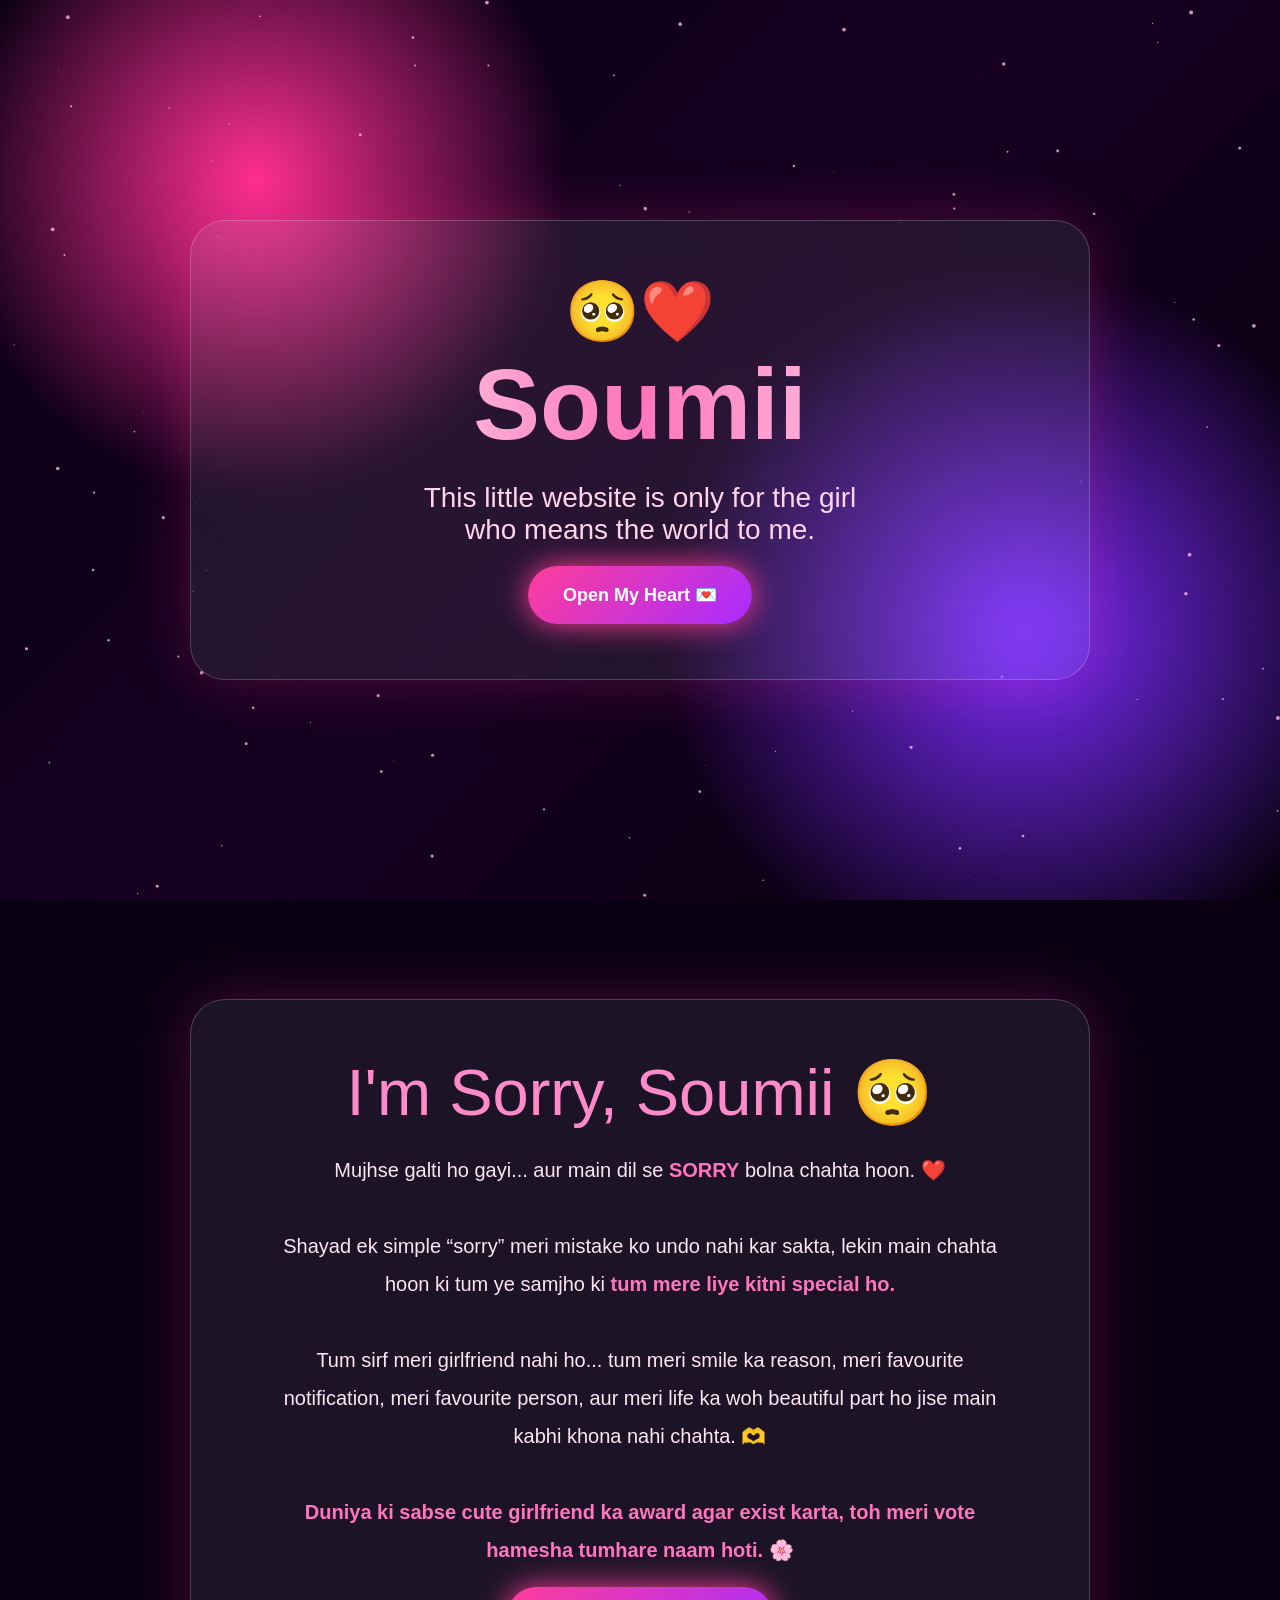
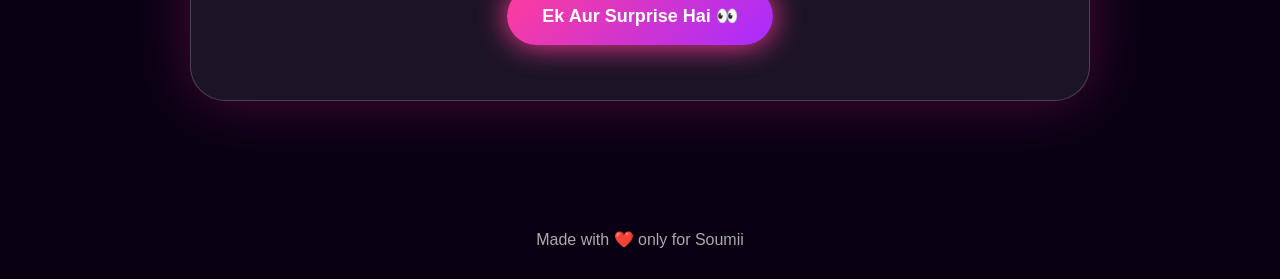
==== index.html @ bb4b6cf3 "Add initial HTML structure and styles for Soumii" ====
<!DOCTYPE html>
<html lang="en">
<head>
<meta charset="UTF-8">
<meta name="viewport" content="width=device-width, initial-scale=1.0">
<title>For Soumii ❤️</title>

<style>
*{
  margin:0;
  padding:0;
  box-sizing:border-box;
}

html{
  scroll-behavior:smooth;
}

body{
  font-family:Arial, sans-serif;
  background:#090014;
  color:white;
  overflow-x:hidden;
}

canvas{
  position:fixed;
  inset:0;
  z-index:-2;
}

.bg{
  position:fixed;
  inset:0;
  background:
    radial-gradient(circle at 20% 20%,#ff2f92 0,transparent 25%),
    radial-gradient(circle at 80% 70%,#7b2cff 0,transparent 30%),
    linear-gradient(135deg,#090014,#160021,#05000b);
  z-index:-3;
}

section{
  min-height:100vh;
  display:flex;
  justify-content:center;
  align-items:center;
  text-align:center;
  padding:40px 20px;
}

.card{
  width:min(900px,95%);
  padding:55px 30px;
  border-radius:35px;
  background:rgba(255,255,255,.08);
  border:1px solid rgba(255,255,255,.2);
  box-shadow:0 0 60px rgba(255,45,145,.25);
  backdrop-filter:blur(18px);
  animation:float 5s ease-in-out infinite;
}

@keyframes float{
  50%{transform:translateY(-12px)}
}

h1{
  font-size:clamp(45px,9vw,100px);
  background:linear-gradient(90deg,#fff,#ff75bb,#fff);
  -webkit-background-clip:text;
  color:transparent;
  animation:shine 3s linear infinite;
}

@keyframes shine{
  to{filter:hue-rotate(360deg)}
}

.subtitle{
  margin:20px auto;
  font-size:clamp(18px,3vw,28px);
  color:#ffd5ec;
}

button{
  border:0;
  padding:18px 35px;
  border-radius:50px;
  background:linear-gradient(135deg,#ff3d9a,#a82cff);
  color:white;
  font-size:18px;
  font-weight:bold;
  cursor:pointer;
  box-shadow:0 0 30px #ff3d9a;
  transition:.3s;
}

button:hover{
  transform:scale(1.12);
  box-shadow:0 0 60px #ff3d9a;
}

.photo{
  width:min(330px,85vw);
  height:430px;
  object-fit:cover;
  border-radius:30px;
  border:5px solid rgba(255,255,255,.5);
  box-shadow:
    0 0 25px #ff4da6,
    0 0 70px rgba(255,45,150,.4);
  margin:25px auto;
  display:block;
  animation:photoGlow 3s infinite alternate;
}

@keyframes photoGlow{
  from{transform:rotate(-2deg) scale(1)}
  to{transform:rotate(2deg) scale(1.03)}
}

.message{
  max-width:750px;
  margin:auto;
  font-size:20px;
  line-height:1.9;
  color:#ffe5f3;
}

.highlight{
  color:#ff76bd;
  font-weight:bold;
}

.heart{
  position:fixed;
  bottom:-30px;
  font-size:25px;
  animation:rise linear forwards;
  pointer-events:none;
  z-index:5;
}

@keyframes rise{
  to{
    transform:translateY(-110vh) rotate(360deg);
    opacity:0;
  }
}

.hidden{
  display:none;
}

#sorry{
  font-size:clamp(30px,6vw,65px);
  color:#ff8ac9;
  margin-bottom:20px;
}

footer{
  padding:30px;
  text-align:center;
  color:#aaa;
}
</style>
</head>

<body>

<div class="bg"></div>
<canvas id="stars"></canvas>

<section>
  <div class="card">
    <div style="font-size:60px">🥺❤️</div>

    <h1>Soumii</h1>

    <p class="subtitle">
      This little website is only for the girl<br>
      who means the world to me.
    </p>

    <button onclick="startLove()">
      Open My Heart 💌
    </button>
  </div>
</section>

<section id="story">
  <div class="card">

    <div id="sorry">I'm Sorry, Soumii 🥺</div>

    <p class="message">
      Mujhse galti ho gayi...
      aur main dil se <span class="highlight">SORRY</span> bolna chahta hoon. ❤️
      <br><br>

      Shayad ek simple “sorry” meri mistake ko undo nahi kar sakta,
      lekin main chahta hoon ki tum ye samjho ki
      <span class="highlight">tum mere liye kitni special ho.</span>
      <br><br>

      Tum sirf meri girlfriend nahi ho...
      tum meri smile ka reason,
      meri favourite notification,
      meri favourite person,
      aur meri life ka woh beautiful part ho
      jise main kabhi khona nahi chahta. 🫶
      <br><br>

      <span class="highlight">
      Duniya ki sabse cute girlfriend ka award agar exist karta,
      toh meri vote hamesha tumhare naam hoti. 🌸
      </span>
    </p>

    <br>

    <button onclick="showPhoto()">
      Ek Aur Surprise Hai 👀
    </button>

    <div id="photoBox" class="hidden">

      <img src="soumii.jpg" class="photo"
           alt="Soumii ❤️">

      <p class="message">
        Dekho... ye smile mujhe bahut pasand hai. 🥹❤️
        <br><br>
        Please zyada der tak gussa mat rehna.
        <br>
        <b>I really, really love you, Soumii. ❤️</b>
      </p>

      <br>

      <button onclick="forgive()">
        Forgive Me? 🥺❤️
      </button>

    </div>

    <div id="final" class="hidden">
      <br><br>
      <h2 style="font-size:45px;color:#ff8ac9">
        YAYYYYY! 🥹❤️
      </h2>
      <p class="message">
        Thank you, meri Soumii. 🌸
        <br><br>
        Ab ek promise...
        next time tumhe hurt karne se pehle
        main 100 baar sochunga. ❤️
      </p>
    </div>

  </div>
</section>

<footer>
  Made with ❤️ only for Soumii
</footer>

<script>
const canvas=document.getElementById("stars");
const ctx=canvas.getContext("2d");

function resize(){
  canvas.width=innerWidth;
  canvas.height=innerHeight;
}
resize();
addEventListener("resize",resize);

let stars=[];

for(let i=0;i<160;i++){
  stars.push({
    x:Math.random()*innerWidth,
    y:Math.random()*innerHeight,
    r:Math.random()*2,
    s:Math.random()*.6+.2
  });
}

function animateStars(){
  ctx.clearRect(0,0,canvas.width,canvas.height);

  stars.forEach(s=>{
    ctx.beginPath();
    ctx.arc(s.x,s.y,s.r,0,Math.PI*2);
    ctx.fillStyle="rgba(255,180,225,.8)";
    ctx.fill();

    s.y-=s.s;

    if(s.y<0){
      s.y=innerHeight;
      s.x=Math.random()*innerWidth;
    }
  });

  requestAnimationFrame(animateStars);
}

animateStars();

function heart(){
  const h=document.createElement("div");
  h.className="heart";
  h.innerHTML=["❤️","💗","💕","💖","💘","🌸"][Math.floor(Math.random()*6)];

  h.style.left=Math.random()*100+"vw";
  h.style.animationDuration=(3+Math.random()*4)+"s";

  document.body.appendChild(h);

  setTimeout(()=>h.remove(),7000);
}

setInterval(heart,250);

function startLove(){
  document.getElementById("story")
    .scrollIntoView({behavior:"smooth"});

  for(let i=0;i<25;i++){
    setTimeout(heart,i*80);
  }
}

function showPhoto(){
  document.getElementById("photoBox")
    .classList.remove("hidden");

  document.getElementById("photoBox")
    .scrollIntoView({behavior:"smooth"});

  for(let i=0;i<40;i++){
    setTimeout(heart,i*60);
  }
}

function forgive(){
  document.getElementById("final")
    .classList.remove("hidden");

  for(let i=0;i<100;i++){
    setTimeout(heart,i*30);
  }

  alert("Soumii ❤️ Thank you for forgiving me!");
}
</script>

</body>
</html>
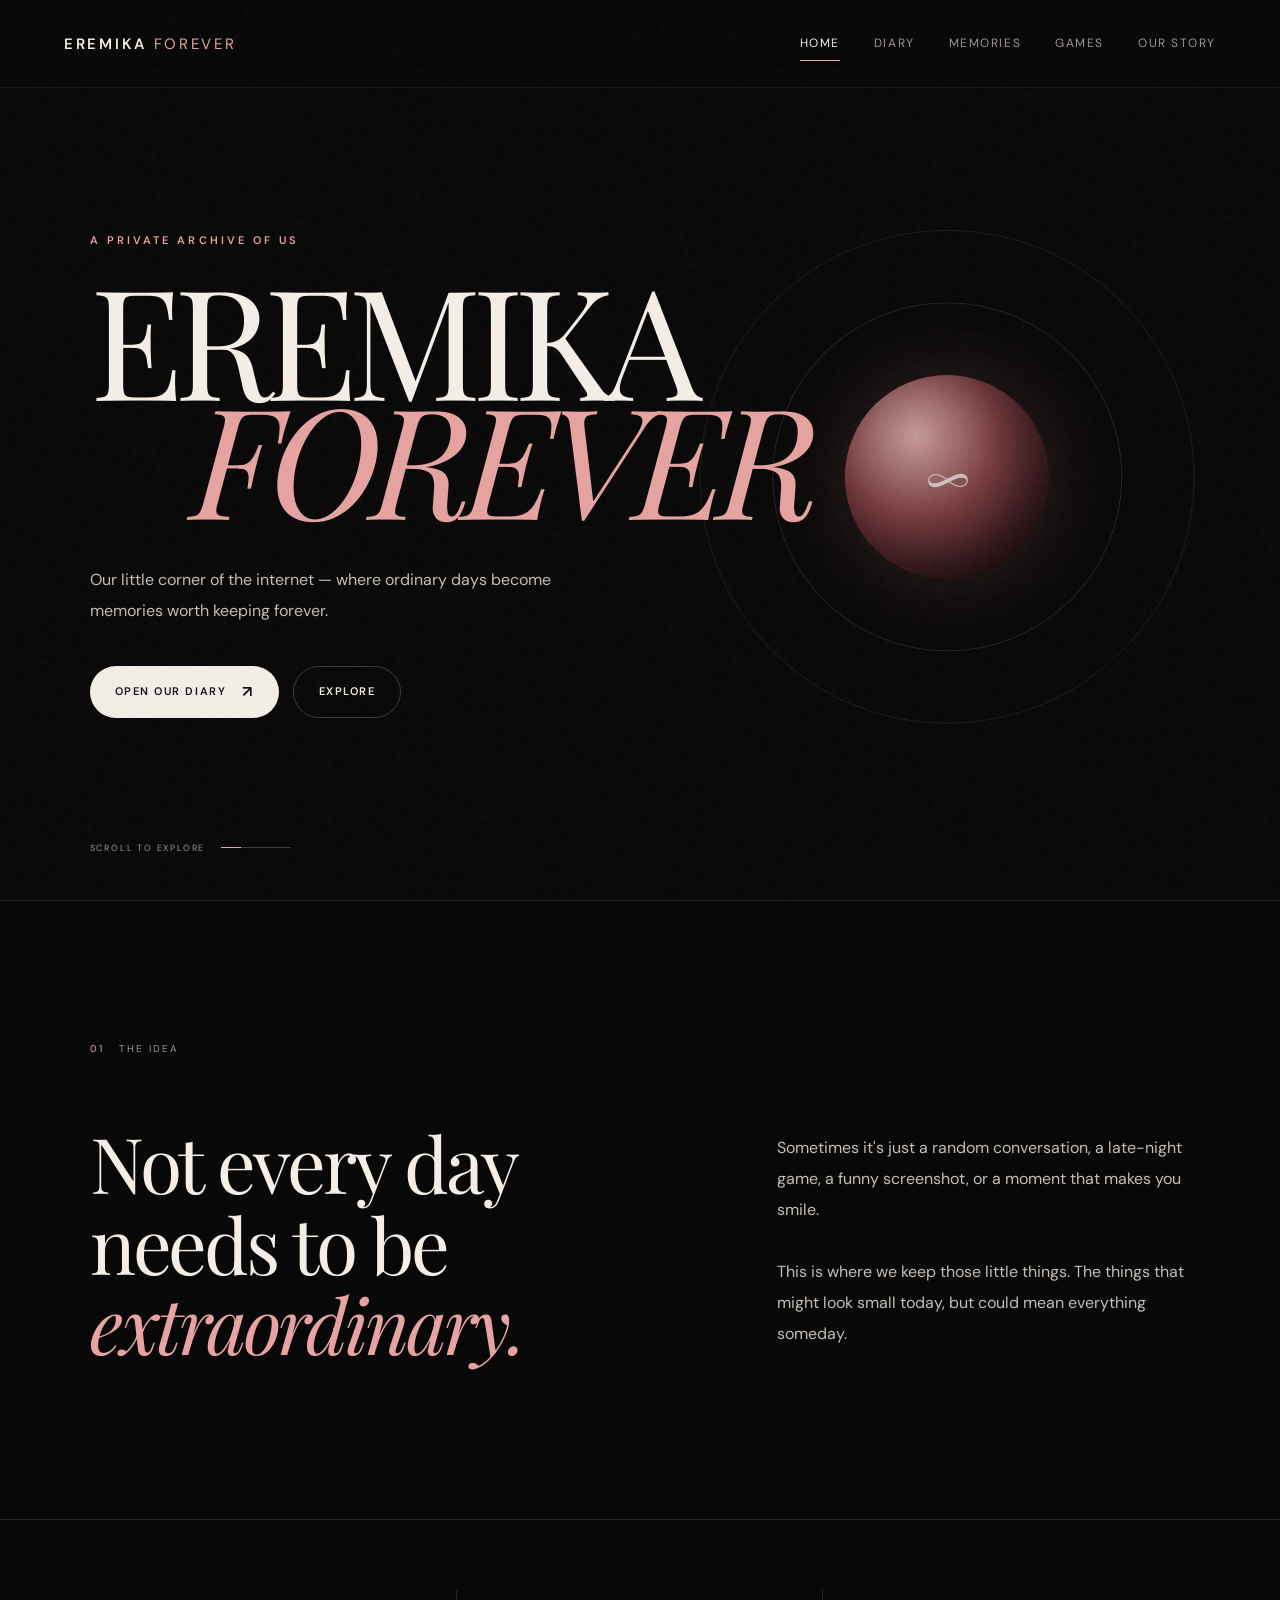
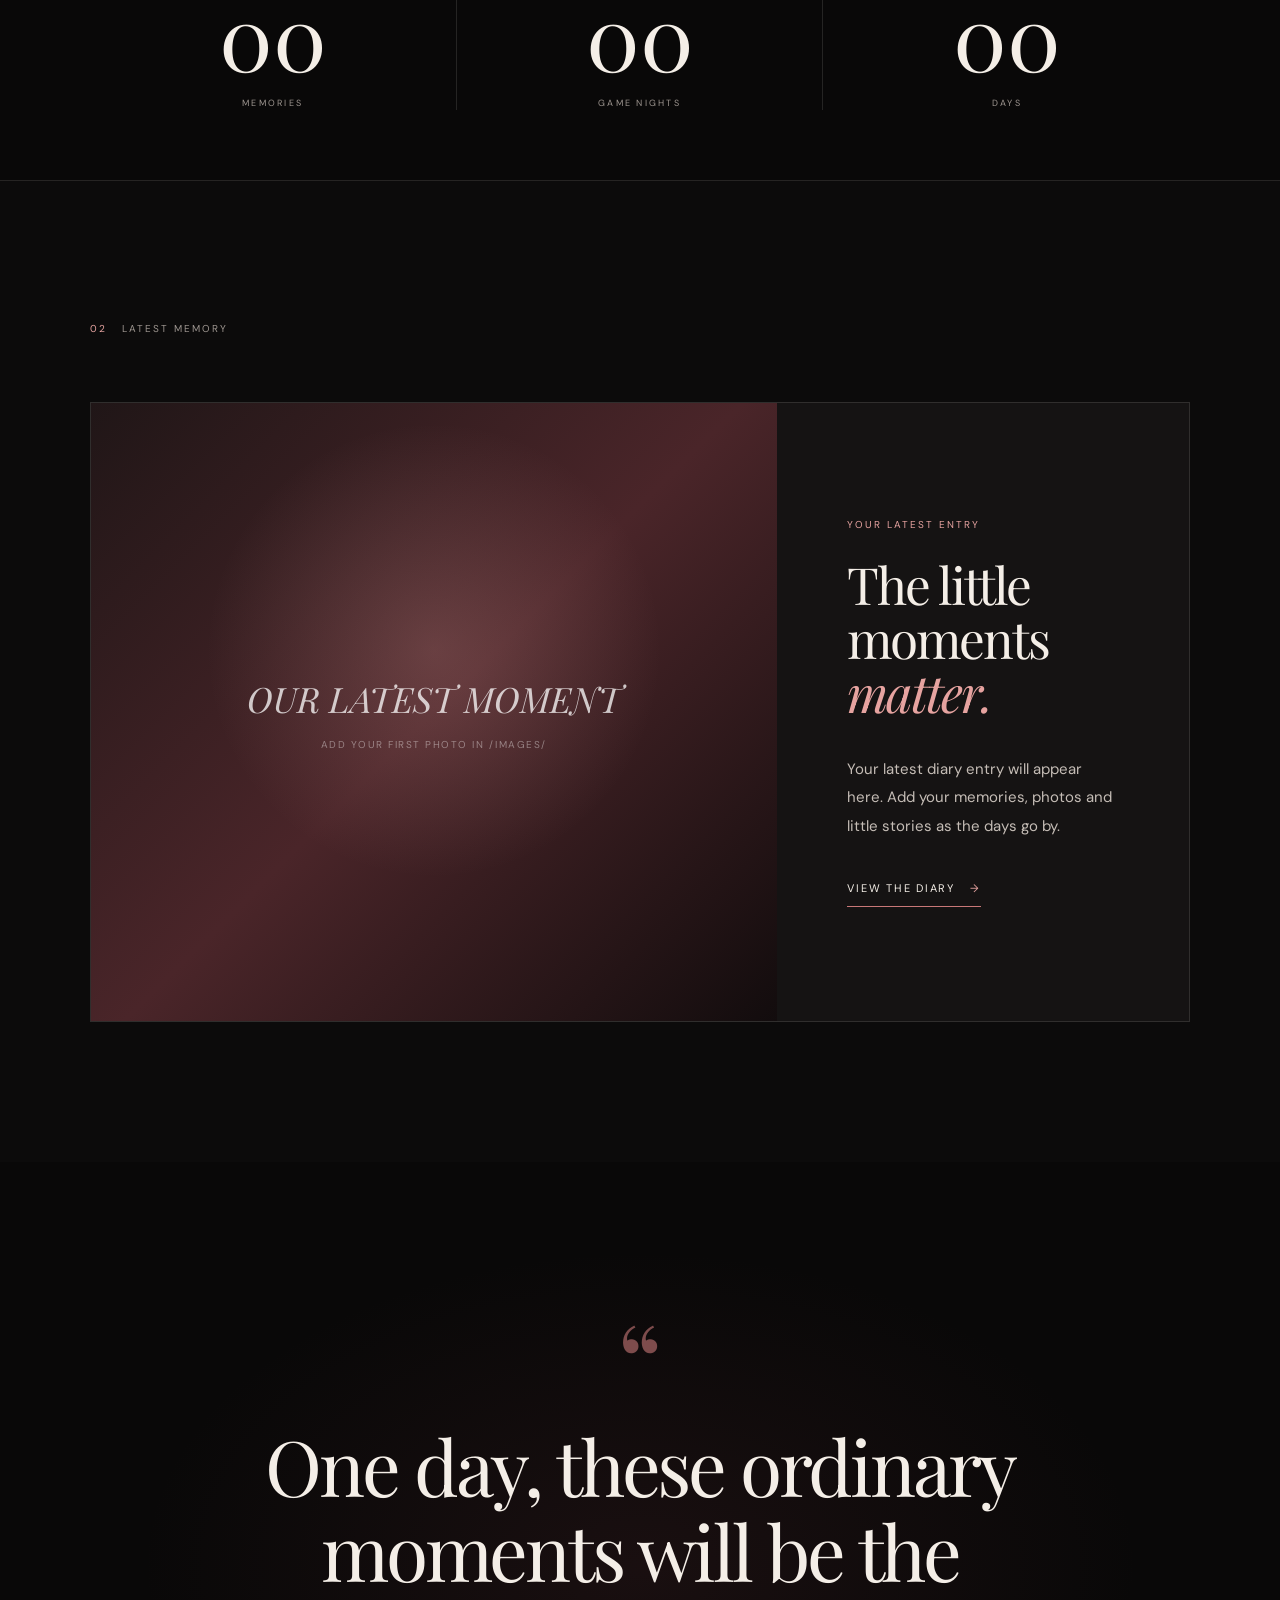
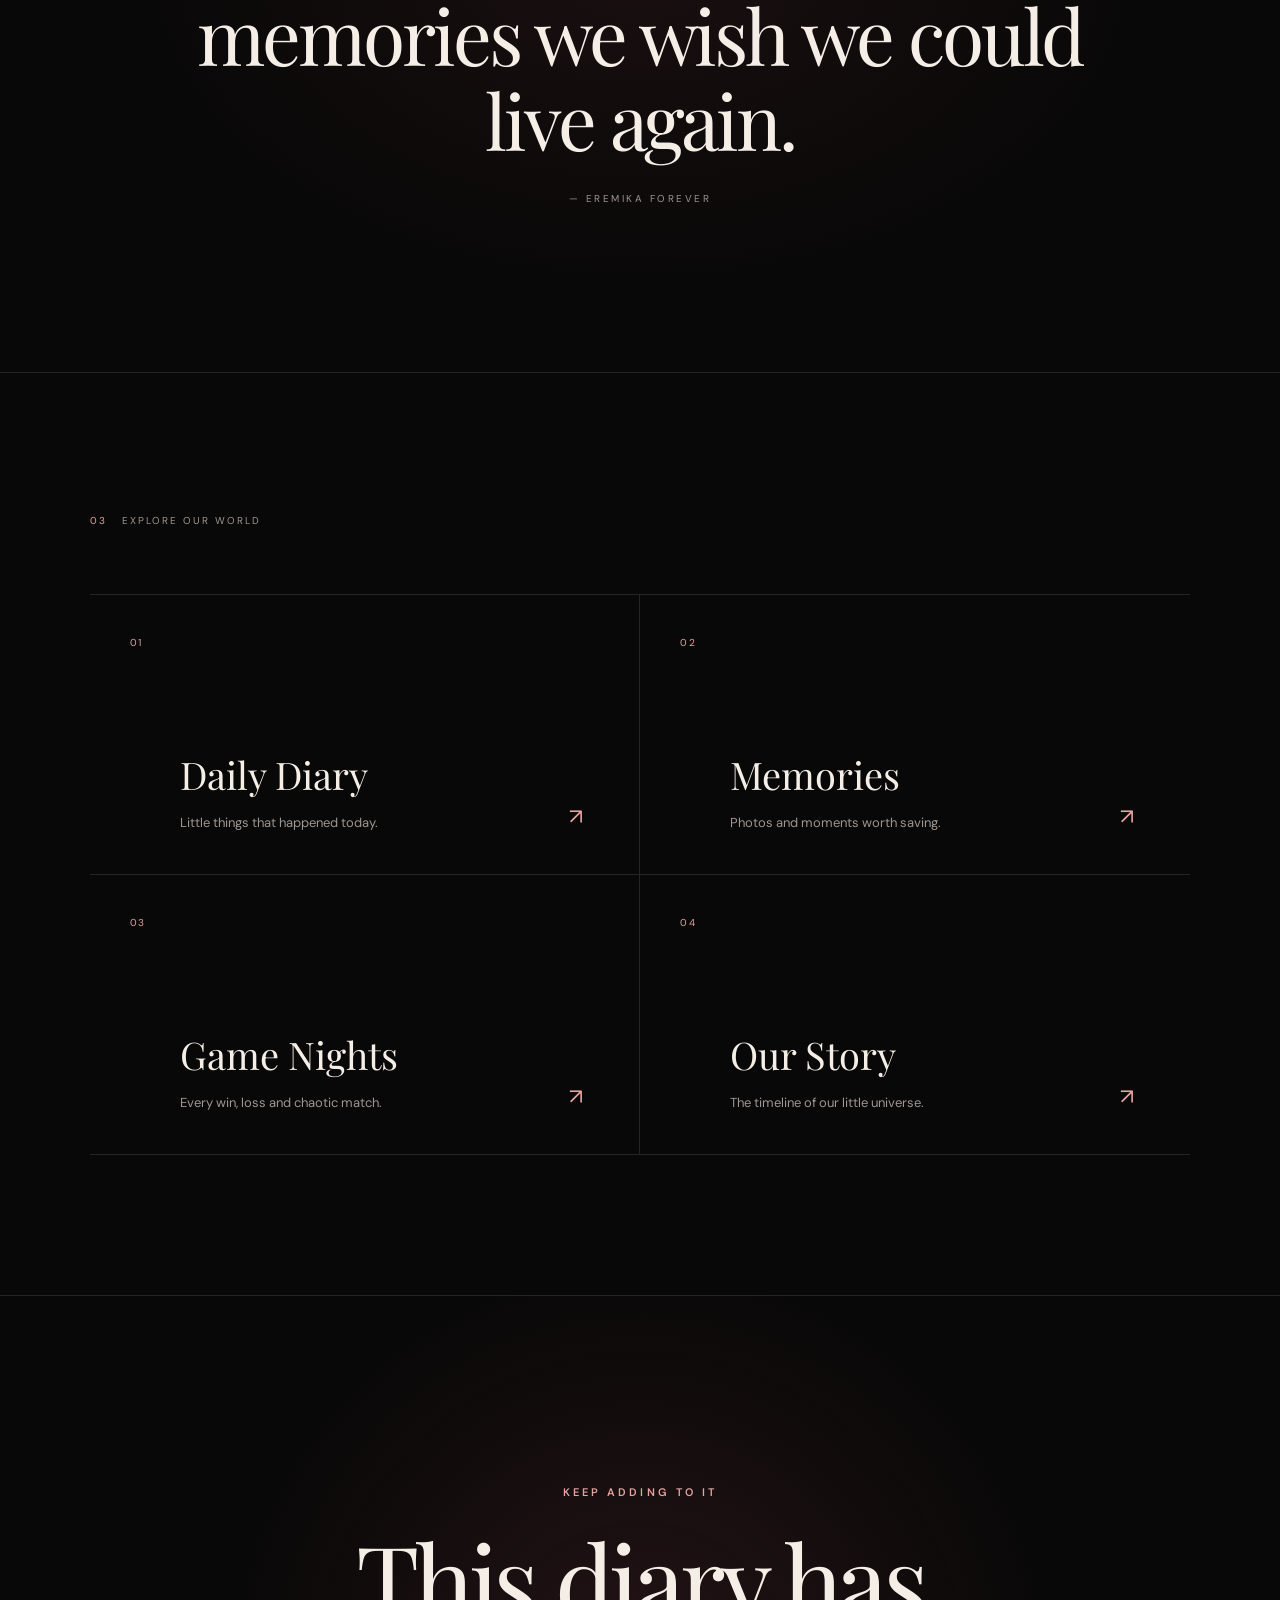
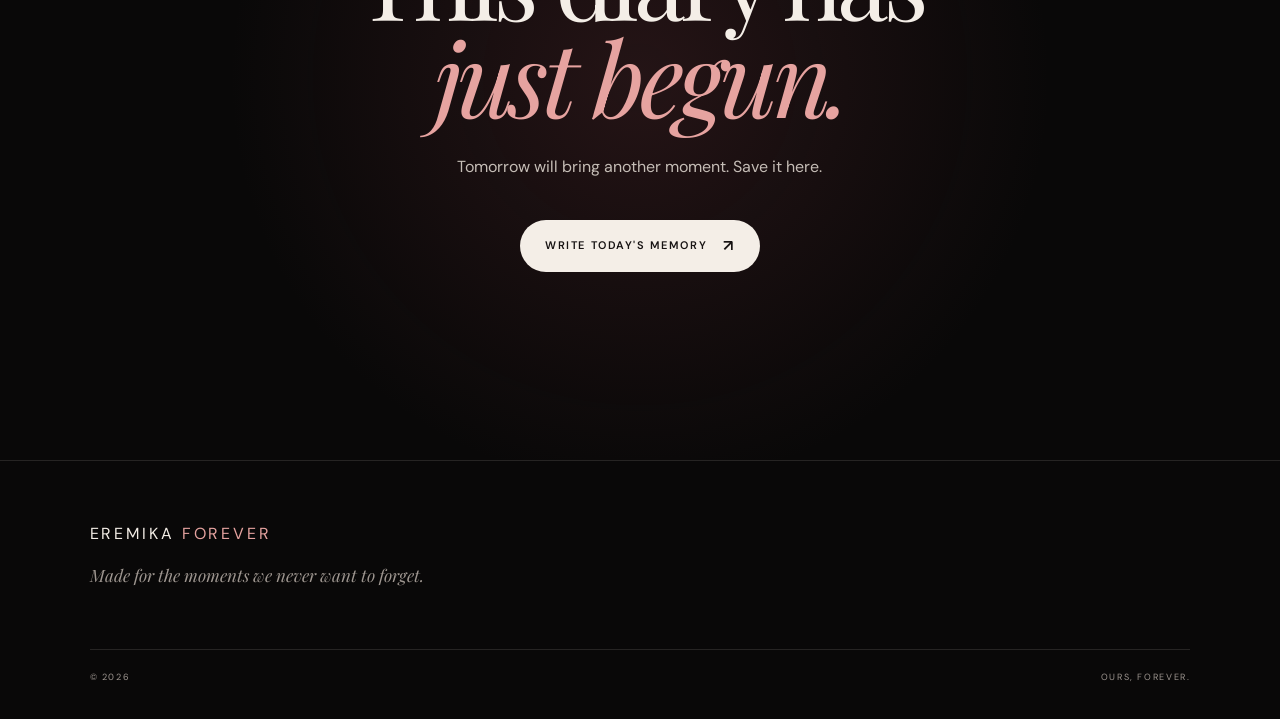
==== commit f8872810: "Update index.html" ====
--- a/index.html
+++ b/index.html
@@ -1,360 +1,351 @@
 <!DOCTYPE html>
 <html lang="en">
 <head>
-<meta charset="UTF-8">
-<meta name="viewport" content="width=device-width, initial-scale=1.0">
-<title>For Soumii ❤️</title>
-
-<style>
-*{
-  margin:0;
-  padding:0;
-  box-sizing:border-box;
-}
-
-html{
-  scroll-behavior:smooth;
-}
-
-body{
-  font-family:Arial, sans-serif;
-  background:#090014;
-  color:white;
-  overflow-x:hidden;
-}
-
-canvas{
-  position:fixed;
-  inset:0;
-  z-index:-2;
-}
-
-.bg{
-  position:fixed;
-  inset:0;
-  background:
-    radial-gradient(circle at 20% 20%,#ff2f92 0,transparent 25%),
-    radial-gradient(circle at 80% 70%,#7b2cff 0,transparent 30%),
-    linear-gradient(135deg,#090014,#160021,#05000b);
-  z-index:-3;
-}
-
-section{
-  min-height:100vh;
-  display:flex;
-  justify-content:center;
-  align-items:center;
-  text-align:center;
-  padding:40px 20px;
-}
-
-.card{
-  width:min(900px,95%);
-  padding:55px 30px;
-  border-radius:35px;
-  background:rgba(255,255,255,.08);
-  border:1px solid rgba(255,255,255,.2);
-  box-shadow:0 0 60px rgba(255,45,145,.25);
-  backdrop-filter:blur(18px);
-  animation:float 5s ease-in-out infinite;
-}
-
-@keyframes float{
-  50%{transform:translateY(-12px)}
-}
-
-h1{
-  font-size:clamp(45px,9vw,100px);
-  background:linear-gradient(90deg,#fff,#ff75bb,#fff);
-  -webkit-background-clip:text;
-  color:transparent;
-  animation:shine 3s linear infinite;
-}
-
-@keyframes shine{
-  to{filter:hue-rotate(360deg)}
-}
-
-.subtitle{
-  margin:20px auto;
-  font-size:clamp(18px,3vw,28px);
-  color:#ffd5ec;
-}
-
-button{
-  border:0;
-  padding:18px 35px;
-  border-radius:50px;
-  background:linear-gradient(135deg,#ff3d9a,#a82cff);
-  color:white;
-  font-size:18px;
-  font-weight:bold;
-  cursor:pointer;
-  box-shadow:0 0 30px #ff3d9a;
-  transition:.3s;
-}
-
-button:hover{
-  transform:scale(1.12);
-  box-shadow:0 0 60px #ff3d9a;
-}
-
-.photo{
-  width:min(330px,85vw);
-  height:430px;
-  object-fit:cover;
-  border-radius:30px;
-  border:5px solid rgba(255,255,255,.5);
-  box-shadow:
-    0 0 25px #ff4da6,
-    0 0 70px rgba(255,45,150,.4);
-  margin:25px auto;
-  display:block;
-  animation:photoGlow 3s infinite alternate;
-}
-
-@keyframes photoGlow{
-  from{transform:rotate(-2deg) scale(1)}
-  to{transform:rotate(2deg) scale(1.03)}
-}
-
-.message{
-  max-width:750px;
-  margin:auto;
-  font-size:20px;
-  line-height:1.9;
-  color:#ffe5f3;
-}
-
-.highlight{
-  color:#ff76bd;
-  font-weight:bold;
-}
-
-.heart{
-  position:fixed;
-  bottom:-30px;
-  font-size:25px;
-  animation:rise linear forwards;
-  pointer-events:none;
-  z-index:5;
-}
-
-@keyframes rise{
-  to{
-    transform:translateY(-110vh) rotate(360deg);
-    opacity:0;
-  }
-}
-
-.hidden{
-  display:none;
-}
-
-#sorry{
-  font-size:clamp(30px,6vw,65px);
-  color:#ff8ac9;
-  margin-bottom:20px;
-}
-
-footer{
-  padding:30px;
-  text-align:center;
-  color:#aaa;
-}
-</style>
+  <meta charset="UTF-8">
+  <meta name="viewport" content="width=device-width, initial-scale=1.0">
+
+  <title>EREMIKA FOREVER</title>
+
+  <meta
+    name="description"
+    content="A private little diary of our everyday moments, memories and stories."
+  >
+
+  <link rel="preconnect" href="https://fonts.googleapis.com">
+  <link rel="preconnect" href="https://fonts.gstatic.com" crossorigin>
+
+  <link
+    href="https://fonts.googleapis.com/css2?family=DM+Sans:wght@400;500;600&family=Playfair+Display:ital,wght@0,400;0,500;0,600;1,400;1,500&display=swap"
+    rel="stylesheet"
+  >
+
+  <link rel="stylesheet" href="style.css">
 </head>
 
 <body>
 
-<div class="bg"></div>
-<canvas id="stars"></canvas>
-
-<section>
-  <div class="card">
-    <div style="font-size:60px">🥺❤️</div>
-
-    <h1>Soumii</h1>
-
-    <p class="subtitle">
-      This little website is only for the girl<br>
-      who means the world to me.
+  <!-- Background -->
+  <div class="noise"></div>
+  <div class="ambient ambient-one"></div>
+  <div class="ambient ambient-two"></div>
+
+  <!-- Navigation -->
+  <header class="navbar">
+
+    <a href="index.html" class="logo">
+      EREMIKA <span>FOREVER</span>
+    </a>
+
+    <button class="menu-toggle" id="menuToggle" aria-label="Open menu">
+      <span></span>
+      <span></span>
+    </button>
+
+    <nav class="nav-links" id="navLinks">
+      <a href="index.html" class="active">Home</a>
+      <a href="diary.html">Diary</a>
+      <a href="memories.html">Memories</a>
+      <a href="games.html">Games</a>
+      <a href="story.html">Our Story</a>
+    </nav>
+
+  </header>
+
+
+  <!-- HERO -->
+  <main>
+
+    <section class="hero">
+
+      <div class="hero-content">
+
+        <p class="eyebrow reveal">
+          A PRIVATE ARCHIVE OF US
+        </p>
+
+        <h1 class="hero-title reveal">
+          EREMIKA
+          <em>FOREVER</em>
+        </h1>
+
+        <p class="hero-description reveal">
+          Our little corner of the internet —
+          where ordinary days become memories
+          worth keeping forever.
+        </p>
+
+        <div class="hero-actions reveal">
+
+          <a href="diary.html" class="btn btn-primary">
+            Open Our Diary
+            <span>↗</span>
+          </a>
+
+          <a href="#latest" class="btn btn-ghost">
+            Explore
+          </a>
+
+        </div>
+
+      </div>
+
+
+      <!-- Decorative Orb -->
+      <div class="hero-orb">
+        <div class="orb-ring ring-one"></div>
+        <div class="orb-ring ring-two"></div>
+        <div class="orb-core">
+          <span>∞</span>
+        </div>
+      </div>
+
+
+      <div class="scroll-indicator">
+        <span>SCROLL TO EXPLORE</span>
+        <div class="scroll-line"></div>
+      </div>
+
+    </section>
+
+
+    <!-- INTRO -->
+    <section class="intro section">
+
+      <div class="section-label">
+        <span>01</span>
+        <span>THE IDEA</span>
+      </div>
+
+      <div class="intro-grid">
+
+        <h2>
+          Not every day
+          needs to be
+          <em>extraordinary.</em>
+        </h2>
+
+        <div class="intro-text">
+
+          <p>
+            Sometimes it's just a random conversation,
+            a late-night game, a funny screenshot,
+            or a moment that makes you smile.
+          </p>
+
+          <p>
+            This is where we keep those little things.
+            The things that might look small today,
+            but could mean everything someday.
+          </p>
+
+        </div>
+
+      </div>
+
+    </section>
+
+
+    <!-- STATS -->
+    <section class="stats section">
+
+      <div class="stat">
+        <strong id="memoryCount">00</strong>
+        <span>MEMORIES</span>
+      </div>
+
+      <div class="stat">
+        <strong id="gameCount">00</strong>
+        <span>GAME NIGHTS</span>
+      </div>
+
+      <div class="stat">
+        <strong id="dayCount">00</strong>
+        <span>DAYS</span>
+      </div>
+
+    </section>
+
+
+    <!-- LATEST MEMORY -->
+    <section class="latest section" id="latest">
+
+      <div class="section-label">
+        <span>02</span>
+        <span>LATEST MEMORY</span>
+      </div>
+
+      <div class="latest-card">
+
+        <div class="latest-image">
+
+          <div class="image-placeholder">
+            <span>OUR LATEST MOMENT</span>
+            <small>Add your first photo in /images/</small>
+          </div>
+
+        </div>
+
+        <div class="latest-info">
+
+          <p class="date">
+            YOUR LATEST ENTRY
+          </p>
+
+          <h2>
+            The little moments
+            <em>matter.</em>
+          </h2>
+
+          <p>
+            Your latest diary entry will appear here.
+            Add your memories, photos and little stories
+            as the days go by.
+          </p>
+
+          <a href="diary.html" class="text-link">
+            View the diary
+            <span>→</span>
+          </a>
+
+        </div>
+
+      </div>
+
+    </section>
+
+
+    <!-- MEMORY PHILOSOPHY -->
+    <section class="quote-section section">
+
+      <div class="quote-mark">“</div>
+
+      <blockquote>
+        One day, these ordinary moments
+        will be the memories
+        we wish we could live again.
+      </blockquote>
+
+      <p>
+        — EREMIKA FOREVER
+      </p>
+
+    </section>
+
+
+    <!-- NAVIGATION CARDS -->
+    <section class="explore section">
+
+      <div class="section-label">
+        <span>03</span>
+        <span>EXPLORE OUR WORLD</span>
+      </div>
+
+      <div class="explore-grid">
+
+        <a href="diary.html" class="explore-card">
+          <span class="card-number">01</span>
+          <div>
+            <h3>Daily Diary</h3>
+            <p>
+              Little things that happened today.
+            </p>
+          </div>
+          <span class="arrow">↗</span>
+        </a>
+
+
+        <a href="memories.html" class="explore-card">
+          <span class="card-number">02</span>
+          <div>
+            <h3>Memories</h3>
+            <p>
+              Photos and moments worth saving.
+            </p>
+          </div>
+          <span class="arrow">↗</span>
+        </a>
+
+
+        <a href="games.html" class="explore-card">
+          <span class="card-number">03</span>
+          <div>
+            <h3>Game Nights</h3>
+            <p>
+              Every win, loss and chaotic match.
+            </p>
+          </div>
+          <span class="arrow">↗</span>
+        </a>
+
+
+        <a href="story.html" class="explore-card">
+          <span class="card-number">04</span>
+          <div>
+            <h3>Our Story</h3>
+            <p>
+              The timeline of our little universe.
+            </p>
+          </div>
+          <span class="arrow">↗</span>
+        </a>
+
+      </div>
+
+    </section>
+
+
+    <!-- FINAL -->
+    <section class="final-section section">
+
+      <div class="final-content">
+
+        <p class="eyebrow">
+          KEEP ADDING TO IT
+        </p>
+
+        <h2>
+          This diary has
+          <em>just begun.</em>
+        </h2>
+
+        <p>
+          Tomorrow will bring another moment.
+          Save it here.
+        </p>
+
+        <a href="diary.html" class="btn btn-primary">
+          Write Today's Memory
+          <span>↗</span>
+        </a>
+
+      </div>
+
+    </section>
+
+  </main>
+
+
+  <!-- FOOTER -->
+  <footer>
+
+    <div class="footer-logo">
+      EREMIKA <span>FOREVER</span>
+    </div>
+
+    <p>
+      Made for the moments we never want to forget.
     </p>
 
-    <button onclick="startLove()">
-      Open My Heart 💌
-    </button>
-  </div>
-</section>
-
-<section id="story">
-  <div class="card">
-
-    <div id="sorry">I'm Sorry, Soumii 🥺</div>
-
-    <p class="message">
-      Mujhse galti ho gayi...
-      aur main dil se <span class="highlight">SORRY</span> bolna chahta hoon. ❤️
-      <br><br>
-
-      Shayad ek simple “sorry” meri mistake ko undo nahi kar sakta,
-      lekin main chahta hoon ki tum ye samjho ki
-      <span class="highlight">tum mere liye kitni special ho.</span>
-      <br><br>
-
-      Tum sirf meri girlfriend nahi ho...
-      tum meri smile ka reason,
-      meri favourite notification,
-      meri favourite person,
-      aur meri life ka woh beautiful part ho
-      jise main kabhi khona nahi chahta. 🫶
-      <br><br>
-
-      <span class="highlight">
-      Duniya ki sabse cute girlfriend ka award agar exist karta,
-      toh meri vote hamesha tumhare naam hoti. 🌸
-      </span>
-    </p>
-
-    <br>
-
-    <button onclick="showPhoto()">
-      Ek Aur Surprise Hai 👀
-    </button>
-
-    <div id="photoBox" class="hidden">
-
-      <img src="soumii.jpg" class="photo"
-           alt="Soumii ❤️">
-
-      <p class="message">
-        Dekho... ye smile mujhe bahut pasand hai. 🥹❤️
-        <br><br>
-        Please zyada der tak gussa mat rehna.
-        <br>
-        <b>I really, really love you, Soumii. ❤️</b>
-      </p>
-
-      <br>
-
-      <button onclick="forgive()">
-        Forgive Me? 🥺❤️
-      </button>
-
+    <div class="footer-bottom">
+      <span>© 2026</span>
+      <span>OURS, FOREVER.</span>
     </div>
 
-    <div id="final" class="hidden">
-      <br><br>
-      <h2 style="font-size:45px;color:#ff8ac9">
-        YAYYYYY! 🥹❤️
-      </h2>
-      <p class="message">
-        Thank you, meri Soumii. 🌸
-        <br><br>
-        Ab ek promise...
-        next time tumhe hurt karne se pehle
-        main 100 baar sochunga. ❤️
-      </p>
-    </div>
-
-  </div>
-</section>
-
-<footer>
-  Made with ❤️ only for Soumii
-</footer>
-
-<script>
-const canvas=document.getElementById("stars");
-const ctx=canvas.getContext("2d");
-
-function resize(){
-  canvas.width=innerWidth;
-  canvas.height=innerHeight;
-}
-resize();
-addEventListener("resize",resize);
-
-let stars=[];
-
-for(let i=0;i<160;i++){
-  stars.push({
-    x:Math.random()*innerWidth,
-    y:Math.random()*innerHeight,
-    r:Math.random()*2,
-    s:Math.random()*.6+.2
-  });
-}
-
-function animateStars(){
-  ctx.clearRect(0,0,canvas.width,canvas.height);
-
-  stars.forEach(s=>{
-    ctx.beginPath();
-    ctx.arc(s.x,s.y,s.r,0,Math.PI*2);
-    ctx.fillStyle="rgba(255,180,225,.8)";
-    ctx.fill();
-
-    s.y-=s.s;
-
-    if(s.y<0){
-      s.y=innerHeight;
-      s.x=Math.random()*innerWidth;
-    }
-  });
-
-  requestAnimationFrame(animateStars);
-}
-
-animateStars();
-
-function heart(){
-  const h=document.createElement("div");
-  h.className="heart";
-  h.innerHTML=["❤️","💗","💕","💖","💘","🌸"][Math.floor(Math.random()*6)];
-
-  h.style.left=Math.random()*100+"vw";
-  h.style.animationDuration=(3+Math.random()*4)+"s";
-
-  document.body.appendChild(h);
-
-  setTimeout(()=>h.remove(),7000);
-}
-
-setInterval(heart,250);
-
-function startLove(){
-  document.getElementById("story")
-    .scrollIntoView({behavior:"smooth"});
-
-  for(let i=0;i<25;i++){
-    setTimeout(heart,i*80);
-  }
-}
-
-function showPhoto(){
-  document.getElementById("photoBox")
-    .classList.remove("hidden");
-
-  document.getElementById("photoBox")
-    .scrollIntoView({behavior:"smooth"});
-
-  for(let i=0;i<40;i++){
-    setTimeout(heart,i*60);
-  }
-}
-
-function forgive(){
-  document.getElementById("final")
-    .classList.remove("hidden");
-
-  for(let i=0;i<100;i++){
-    setTimeout(heart,i*30);
-  }
-
-  alert("Soumii ❤️ Thank you for forgiving me!");
-}
-</script>
+  </footer>
+
+
+  <!-- Scripts -->
+  <script src="script.js"></script>
 
 </body>
 </html>
--- a/style.css
+++ b/style.css
@@ -0,0 +1,1429 @@
+/* =========================================================
+   EREMIKA FOREVER
+   Premium Digital Diary
+   ========================================================= */
+
+:root {
+  --bg: #090808;
+  --bg-soft: #111010;
+  --card: #151313;
+  --card-hover: #1b1818;
+
+  --cream: #f4eee7;
+  --muted: #9e9690;
+  --muted-light: #c5bdb6;
+
+  --rose: #c97878;
+  --rose-light: #e6a3a0;
+  --wine: #642f35;
+  --gold: #c8a878;
+
+  --border: rgba(244, 238, 231, 0.12);
+  --border-light: rgba(244, 238, 231, 0.22);
+
+  --serif: "Playfair Display", Georgia, serif;
+  --sans: "DM Sans", Arial, sans-serif;
+
+  --ease: cubic-bezier(0.22, 1, 0.36, 1);
+}
+
+
+/* =========================================================
+   RESET
+   ========================================================= */
+
+* {
+  margin: 0;
+  padding: 0;
+  box-sizing: border-box;
+}
+
+html {
+  scroll-behavior: smooth;
+  background: var(--bg);
+}
+
+body {
+  background: var(--bg);
+  color: var(--cream);
+  font-family: var(--sans);
+  overflow-x: hidden;
+  line-height: 1.6;
+}
+
+a {
+  color: inherit;
+  text-decoration: none;
+}
+
+button {
+  font-family: inherit;
+}
+
+img {
+  max-width: 100%;
+  display: block;
+}
+
+
+/* =========================================================
+   CUSTOM SELECTION
+   ========================================================= */
+
+::selection {
+  background: var(--rose);
+  color: white;
+}
+
+
+/* =========================================================
+   NOISE TEXTURE
+   ========================================================= */
+
+.noise {
+  position: fixed;
+  inset: 0;
+  z-index: 9999;
+  pointer-events: none;
+  opacity: 0.035;
+
+  background-image:
+    url("data:image/svg+xml,%3Csvg viewBox='0 0 180 180' xmlns='http://www.w3.org/2000/svg'%3E%3Cfilter id='n'%3E%3CfeTurbulence type='fractalNoise' baseFrequency='.85' numOctaves='4' stitchTiles='stitch'/%3E%3C/filter%3E%3Crect width='100%25' height='100%25' filter='url(%23n)' opacity='.8'/%3E%3C/svg%3E");
+}
+
+
+/* =========================================================
+   AMBIENT LIGHT
+   ========================================================= */
+
+.ambient {
+  position: fixed;
+  width: 45vw;
+  height: 45vw;
+  border-radius: 50%;
+  pointer-events: none;
+  filter: blur(120px);
+  opacity: 0.09;
+  z-index: -1;
+}
+
+.ambient-one {
+  top: -20vw;
+  left: -15vw;
+  background: var(--rose);
+}
+
+.ambient-two {
+  right: -20vw;
+  bottom: -15vw;
+  background: #51232b;
+}
+
+
+/* =========================================================
+   NAVIGATION
+   ========================================================= */
+
+.navbar {
+  position: fixed;
+  top: 0;
+  left: 0;
+  width: 100%;
+
+  height: 88px;
+
+  display: flex;
+  align-items: center;
+  justify-content: space-between;
+
+  padding: 0 5vw;
+
+  z-index: 1000;
+
+  background: rgba(9, 8, 8, 0.72);
+  backdrop-filter: blur(18px);
+  -webkit-backdrop-filter: blur(18px);
+
+  border-bottom: 1px solid rgba(255,255,255,0.06);
+}
+
+
+/* LOGO */
+
+.logo {
+  font-size: 15px;
+  font-weight: 600;
+  letter-spacing: 0.18em;
+
+  transition: opacity 0.3s ease;
+}
+
+.logo:hover {
+  opacity: 0.65;
+}
+
+.logo span {
+  color: var(--rose-light);
+  font-weight: 400;
+}
+
+
+/* NAV LINKS */
+
+.nav-links {
+  display: flex;
+  align-items: center;
+  gap: 34px;
+}
+
+.nav-links a {
+  position: relative;
+
+  color: var(--muted);
+  font-size: 12px;
+  letter-spacing: 0.13em;
+  text-transform: uppercase;
+
+  transition:
+    color 0.3s ease,
+    transform 0.3s ease;
+}
+
+.nav-links a::after {
+  content: "";
+
+  position: absolute;
+  left: 0;
+  bottom: -8px;
+
+  width: 0;
+  height: 1px;
+
+  background: var(--rose-light);
+
+  transition: width 0.35s var(--ease);
+}
+
+.nav-links a:hover,
+.nav-links a.active {
+  color: var(--cream);
+}
+
+.nav-links a:hover::after,
+.nav-links a.active::after {
+  width: 100%;
+}
+
+
+/* MOBILE MENU BUTTON */
+
+.menu-toggle {
+  display: none;
+
+  width: 42px;
+  height: 42px;
+
+  border: 1px solid var(--border);
+  background: transparent;
+  border-radius: 50%;
+
+  cursor: pointer;
+}
+
+.menu-toggle span {
+  display: block;
+
+  width: 15px;
+  height: 1px;
+
+  margin: 4px auto;
+
+  background: var(--cream);
+
+  transition: 0.3s ease;
+}
+
+
+/* =========================================================
+   HERO
+   ========================================================= */
+
+.hero {
+  min-height: 100svh;
+
+  position: relative;
+
+  display: flex;
+  align-items: center;
+
+  padding: 150px 7vw 100px;
+
+  overflow: hidden;
+}
+
+
+.hero-content {
+  position: relative;
+  z-index: 3;
+
+  max-width: 850px;
+}
+
+
+/* EYEBROW */
+
+.eyebrow {
+  color: var(--rose-light);
+
+  font-size: 11px;
+  font-weight: 600;
+
+  letter-spacing: 0.28em;
+
+  margin-bottom: 28px;
+}
+
+
+/* HERO TITLE */
+
+.hero-title {
+  font-family: var(--serif);
+
+  font-size: clamp(72px, 12vw, 190px);
+
+  line-height: 0.78;
+
+  font-weight: 400;
+
+  letter-spacing: -0.065em;
+
+  color: var(--cream);
+
+  max-width: 900px;
+}
+
+.hero-title em {
+  display: block;
+
+  color: var(--rose-light);
+
+  font-style: italic;
+
+  padding-left: 8vw;
+}
+
+
+/* HERO DESCRIPTION */
+
+.hero-description {
+  max-width: 480px;
+
+  margin-top: 48px;
+
+  color: var(--muted-light);
+
+  font-size: 16px;
+
+  line-height: 1.9;
+}
+
+
+/* HERO BUTTONS */
+
+.hero-actions {
+  display: flex;
+  gap: 14px;
+
+  margin-top: 40px;
+}
+
+.btn {
+  min-height: 52px;
+
+  display: inline-flex;
+  align-items: center;
+  justify-content: center;
+  gap: 16px;
+
+  padding: 0 25px;
+
+  border-radius: 100px;
+
+  font-size: 11px;
+  font-weight: 600;
+
+  letter-spacing: 0.14em;
+  text-transform: uppercase;
+
+  transition:
+    transform 0.4s var(--ease),
+    background 0.4s ease,
+    border 0.4s ease,
+    box-shadow 0.4s ease;
+}
+
+.btn span {
+  font-size: 16px;
+
+  transition:
+    transform 0.4s var(--ease);
+}
+
+.btn:hover {
+  transform: translateY(-4px);
+}
+
+.btn:hover span {
+  transform: translate(3px, -3px);
+}
+
+
+.btn-primary {
+  background: var(--cream);
+  color: #171313;
+}
+
+.btn-primary:hover {
+  background: var(--rose-light);
+
+  box-shadow:
+    0 18px 50px rgba(201, 120, 120, 0.2);
+}
+
+
+.btn-ghost {
+  border: 1px solid var(--border-light);
+  color: var(--cream);
+}
+
+.btn-ghost:hover {
+  background: rgba(255,255,255,0.05);
+}
+
+
+/* =========================================================
+   HERO ORB
+   ========================================================= */
+
+.hero-orb {
+  position: absolute;
+
+  right: 5vw;
+  top: 50%;
+
+  width: min(42vw, 580px);
+  aspect-ratio: 1;
+
+  transform: translateY(-45%);
+
+  opacity: 0.85;
+
+  pointer-events: none;
+}
+
+
+.orb-core {
+  position: absolute;
+
+  top: 50%;
+  left: 50%;
+
+  width: 38%;
+  aspect-ratio: 1;
+
+  transform: translate(-50%, -50%);
+
+  display: flex;
+  align-items: center;
+  justify-content: center;
+
+  border-radius: 50%;
+
+  background:
+    radial-gradient(
+      circle at 35% 30%,
+      #e7b5b1,
+      #8c4449 42%,
+      #34171b 78%,
+      transparent 79%
+    );
+
+  box-shadow:
+    0 0 80px rgba(201,120,120,0.25),
+    inset -20px -20px 50px rgba(0,0,0,0.35);
+}
+
+.orb-core span {
+  font-family: var(--serif);
+
+  font-size: 55px;
+
+  color: rgba(255,255,255,0.8);
+
+  font-style: italic;
+}
+
+
+.orb-ring {
+  position: absolute;
+
+  top: 50%;
+  left: 50%;
+
+  border: 1px solid rgba(230,163,160,0.2);
+
+  border-radius: 50%;
+
+  transform: translate(-50%, -50%);
+
+  animation: orbit 15s linear infinite;
+}
+
+.ring-one {
+  width: 65%;
+  height: 65%;
+}
+
+.ring-two {
+  width: 92%;
+  height: 92%;
+
+  animation-duration: 24s;
+  animation-direction: reverse;
+
+  border-color: rgba(200,168,120,0.14);
+}
+
+
+@keyframes orbit {
+  from {
+    transform: translate(-50%, -50%) rotate(0deg);
+  }
+
+  to {
+    transform: translate(-50%, -50%) rotate(360deg);
+  }
+}
+
+
+/* =========================================================
+   SCROLL INDICATOR
+   ========================================================= */
+
+.scroll-indicator {
+  position: absolute;
+
+  bottom: 45px;
+  left: 7vw;
+
+  display: flex;
+  align-items: center;
+  gap: 16px;
+
+  color: var(--muted);
+
+  font-size: 9px;
+  letter-spacing: 0.2em;
+}
+
+.scroll-line {
+  width: 70px;
+  height: 1px;
+
+  background: var(--border-light);
+
+  position: relative;
+}
+
+.scroll-line::after {
+  content: "";
+
+  position: absolute;
+
+  left: 0;
+  top: 0;
+
+  width: 20px;
+  height: 1px;
+
+  background: var(--rose-light);
+
+  animation: scrollLine 2s ease-in-out infinite;
+}
+
+@keyframes scrollLine {
+  50% {
+    transform: translateX(50px);
+  }
+}
+
+
+/* =========================================================
+   GENERAL SECTIONS
+   ========================================================= */
+
+.section {
+  padding: 140px 7vw;
+}
+
+.section-label {
+  display: flex;
+  align-items: center;
+  gap: 15px;
+
+  color: var(--muted);
+
+  font-size: 10px;
+  letter-spacing: 0.2em;
+
+  margin-bottom: 65px;
+}
+
+.section-label span:first-child {
+  color: var(--rose-light);
+}
+
+
+/* =========================================================
+   INTRO
+   ========================================================= */
+
+.intro {
+  border-top: 1px solid var(--border);
+}
+
+.intro-grid {
+  display: grid;
+
+  grid-template-columns: 1.15fr 0.85fr;
+
+  gap: 10vw;
+
+  align-items: start;
+}
+
+.intro h2 {
+  max-width: 750px;
+
+  font-family: var(--serif);
+
+  font-size: clamp(42px, 6vw, 82px);
+
+  font-weight: 400;
+
+  line-height: 1.05;
+
+  letter-spacing: -0.04em;
+}
+
+.intro h2 em {
+  color: var(--rose-light);
+  font-style: italic;
+}
+
+.intro-text {
+  padding-top: 10px;
+}
+
+.intro-text p {
+  color: var(--muted-light);
+
+  font-size: 16px;
+
+  line-height: 1.95;
+
+  margin-bottom: 30px;
+}
+
+
+/* =========================================================
+   STATS
+   ========================================================= */
+
+.stats {
+  display: grid;
+
+  grid-template-columns: repeat(3, 1fr);
+
+  border-top: 1px solid var(--border);
+  border-bottom: 1px solid var(--border);
+
+  padding-top: 70px;
+  padding-bottom: 70px;
+}
+
+.stat {
+  text-align: center;
+
+  border-right: 1px solid var(--border);
+}
+
+.stat:last-child {
+  border-right: none;
+}
+
+.stat strong {
+  display: block;
+
+  font-family: var(--serif);
+
+  font-size: clamp(55px, 7vw, 95px);
+
+  font-weight: 400;
+
+  line-height: 1;
+
+  color: var(--cream);
+}
+
+.stat span {
+  display: block;
+
+  margin-top: 16px;
+
+  color: var(--muted);
+
+  font-size: 9px;
+
+  letter-spacing: 0.25em;
+}
+
+
+/* =========================================================
+   LATEST MEMORY
+   ========================================================= */
+
+.latest {
+  background: #0c0b0b;
+}
+
+.latest-card {
+  display: grid;
+
+  grid-template-columns: 1.25fr 0.75fr;
+
+  min-height: 620px;
+
+  border: 1px solid var(--border);
+
+  background: var(--card);
+
+  overflow: hidden;
+}
+
+
+.latest-image {
+  min-height: 600px;
+
+  background:
+    linear-gradient(
+      135deg,
+      #201617,
+      #4a2529,
+      #120c0d
+    );
+
+  position: relative;
+
+  overflow: hidden;
+}
+
+.latest-image::after {
+  content: "";
+
+  position: absolute;
+
+  inset: 0;
+
+  background:
+    radial-gradient(
+      circle at 50% 40%,
+      rgba(230,163,160,0.22),
+      transparent 45%
+    );
+}
+
+.image-placeholder {
+  position: absolute;
+
+  inset: 0;
+
+  display: flex;
+
+  flex-direction: column;
+
+  justify-content: center;
+  align-items: center;
+
+  text-align: center;
+
+  z-index: 2;
+}
+
+.image-placeholder span {
+  font-family: var(--serif);
+
+  font-size: 35px;
+
+  font-style: italic;
+
+  color: rgba(255,255,255,0.75);
+}
+
+.image-placeholder small {
+  margin-top: 10px;
+
+  color: rgba(255,255,255,0.4);
+
+  font-size: 10px;
+
+  letter-spacing: 0.15em;
+
+  text-transform: uppercase;
+}
+
+
+.latest-info {
+  display: flex;
+
+  flex-direction: column;
+
+  justify-content: center;
+
+  padding: 70px;
+}
+
+.date {
+  color: var(--rose-light);
+
+  font-size: 10px;
+
+  letter-spacing: 0.2em;
+
+  margin-bottom: 25px;
+}
+
+.latest-info h2 {
+  font-family: var(--serif);
+
+  font-size: clamp(40px, 4vw, 65px);
+
+  line-height: 1.05;
+
+  font-weight: 400;
+
+  letter-spacing: -0.04em;
+}
+
+.latest-info h2 em {
+  display: block;
+
+  color: var(--rose-light);
+
+  font-style: italic;
+}
+
+.latest-info > p:not(.date) {
+  margin-top: 35px;
+
+  color: var(--muted-light);
+
+  line-height: 1.9;
+
+  font-size: 15px;
+}
+
+.text-link {
+  width: fit-content;
+
+  margin-top: 40px;
+
+  color: var(--cream);
+
+  font-size: 11px;
+
+  letter-spacing: 0.16em;
+
+  text-transform: uppercase;
+
+  border-bottom: 1px solid var(--rose);
+
+  padding-bottom: 8px;
+}
+
+.text-link span {
+  margin-left: 10px;
+
+  color: var(--rose-light);
+
+  transition: margin 0.3s ease;
+}
+
+.text-link:hover span {
+  margin-left: 18px;
+}
+
+
+/* =========================================================
+   QUOTE
+   ========================================================= */
+
+.quote-section {
+  min-height: 90vh;
+
+  display: flex;
+
+  flex-direction: column;
+
+  justify-content: center;
+
+  align-items: center;
+
+  text-align: center;
+
+  background:
+    radial-gradient(
+      ellipse at center,
+      rgba(100,47,53,0.18),
+      transparent 55%
+    );
+}
+
+.quote-mark {
+  font-family: var(--serif);
+
+  font-size: 110px;
+
+  color: var(--rose);
+
+  line-height: 0.6;
+
+  opacity: 0.6;
+}
+
+blockquote {
+  max-width: 950px;
+
+  margin: 30px auto;
+
+  font-family: var(--serif);
+
+  font-size: clamp(38px, 6vw, 80px);
+
+  line-height: 1.1;
+
+  letter-spacing: -0.04em;
+
+  font-weight: 400;
+}
+
+.quote-section > p:last-child {
+  color: var(--muted);
+
+  font-size: 10px;
+
+  letter-spacing: 0.25em;
+}
+
+
+/* =========================================================
+   EXPLORE
+   ========================================================= */
+
+.explore {
+  border-top: 1px solid var(--border);
+}
+
+.explore-grid {
+  display: grid;
+
+  grid-template-columns: repeat(2, 1fr);
+
+  border-top: 1px solid var(--border);
+}
+
+.explore-card {
+  min-height: 280px;
+
+  padding: 40px;
+
+  display: grid;
+
+  grid-template-columns: 50px 1fr 30px;
+
+  align-items: end;
+
+  border-right: 1px solid var(--border);
+  border-bottom: 1px solid var(--border);
+
+  background: var(--bg);
+
+  transition:
+    background 0.5s var(--ease),
+    padding 0.5s var(--ease);
+}
+
+.explore-card:nth-child(2n) {
+  border-right: none;
+}
+
+.explore-card:hover {
+  background: var(--card-hover);
+
+  padding-left: 48px;
+}
+
+.card-number {
+  align-self: start;
+
+  color: var(--rose-light);
+
+  font-size: 10px;
+
+  letter-spacing: 0.15em;
+}
+
+.explore-card h3 {
+  font-family: var(--serif);
+
+  font-size: 38px;
+
+  font-weight: 400;
+}
+
+.explore-card p {
+  color: var(--muted);
+
+  font-size: 13px;
+
+  margin-top: 8px;
+}
+
+.arrow {
+  font-size: 22px;
+
+  color: var(--rose-light);
+
+  transition:
+    transform 0.4s var(--ease);
+}
+
+.explore-card:hover .arrow {
+  transform: translate(6px, -6px);
+}
+
+
+/* =========================================================
+   FINAL SECTION
+   ========================================================= */
+
+.final-section {
+  min-height: 85vh;
+
+  display: flex;
+
+  justify-content: center;
+  align-items: center;
+
+  text-align: center;
+
+  background:
+    radial-gradient(
+      circle at center,
+      rgba(100,47,53,0.3),
+      transparent 55%
+    );
+
+  border-top: 1px solid var(--border);
+}
+
+.final-content {
+  max-width: 800px;
+}
+
+.final-content h2 {
+  font-family: var(--serif);
+
+  font-size: clamp(55px, 8vw, 110px);
+
+  font-weight: 400;
+
+  line-height: 0.95;
+
+  letter-spacing: -0.05em;
+}
+
+.final-content h2 em {
+  display: block;
+
+  color: var(--rose-light);
+
+  font-style: italic;
+}
+
+.final-content > p:not(.eyebrow) {
+  color: var(--muted-light);
+
+  margin: 30px auto 40px;
+
+  font-size: 16px;
+}
+
+
+/* =========================================================
+   FOOTER
+   ========================================================= */
+
+footer {
+  padding: 60px 7vw 35px;
+
+  border-top: 1px solid var(--border);
+
+  color: var(--muted);
+}
+
+.footer-logo {
+  font-size: 16px;
+
+  letter-spacing: 0.18em;
+
+  color: var(--cream);
+}
+
+.footer-logo span {
+  color: var(--rose-light);
+}
+
+footer > p {
+  margin-top: 15px;
+
+  font-family: var(--serif);
+
+  font-style: italic;
+
+  color: var(--muted);
+
+  font-size: 17px;
+}
+
+.footer-bottom {
+  display: flex;
+
+  justify-content: space-between;
+
+  margin-top: 60px;
+
+  padding-top: 20px;
+
+  border-top: 1px solid var(--border);
+
+  font-size: 9px;
+
+  letter-spacing: 0.18em;
+}
+
+
+/* =========================================================
+   REVEAL ANIMATION
+   ========================================================= */
+
+.reveal {
+  opacity: 0;
+
+  transform: translateY(35px);
+
+  animation:
+    revealUp 1.1s var(--ease)
+    forwards;
+}
+
+.hero .reveal:nth-child(1) {
+  animation-delay: 0.15s;
+}
+
+.hero .reveal:nth-child(2) {
+  animation-delay: 0.3s;
+}
+
+.hero .reveal:nth-child(3) {
+  animation-delay: 0.45s;
+}
+
+.hero .reveal:nth-child(4) {
+  animation-delay: 0.6s;
+}
+
+@keyframes revealUp {
+  to {
+    opacity: 1;
+    transform: translateY(0);
+  }
+}
+
+
+/* =========================================================
+   CUSTOM SCROLLBAR
+   ========================================================= */
+
+::-webkit-scrollbar {
+  width: 8px;
+}
+
+::-webkit-scrollbar-track {
+  background: var(--bg);
+}
+
+::-webkit-scrollbar-thumb {
+  background: #332628;
+
+  border-radius: 20px;
+}
+
+::-webkit-scrollbar-thumb:hover {
+  background: var(--rose);
+}
+
+
+/* =========================================================
+   MOBILE
+   ========================================================= */
+
+@media (max-width: 900px) {
+
+  .navbar {
+    height: 75px;
+
+    padding: 0 6vw;
+  }
+
+  .menu-toggle {
+    display: block;
+  }
+
+  .nav-links {
+    position: absolute;
+
+    top: 75px;
+    left: 0;
+
+    width: 100%;
+
+    padding: 25px 6vw;
+
+    flex-direction: column;
+    align-items: flex-start;
+
+    gap: 22px;
+
+    background: rgba(9,8,8,0.97);
+
+    border-bottom: 1px solid var(--border);
+
+    transform:
+      translateY(-20px);
+
+    opacity: 0;
+
+    pointer-events: none;
+
+    transition:
+      opacity 0.35s ease,
+      transform 0.35s ease;
+  }
+
+  .nav-links.open {
+    opacity: 1;
+
+    transform: translateY(0);
+
+    pointer-events: auto;
+  }
+
+
+  .hero {
+    padding:
+      130px 6vw
+      100px;
+  }
+
+  .hero-title {
+    font-size: clamp(62px, 18vw, 130px);
+  }
+
+  .hero-title em {
+    padding-left: 10vw;
+  }
+
+  .hero-description {
+    max-width: 390px;
+  }
+
+  .hero-orb {
+    width: 80vw;
+
+    right: -25vw;
+
+    top: 50%;
+
+    opacity: 0.28;
+  }
+
+  .scroll-indicator {
+    left: 6vw;
+  }
+
+
+  .section {
+    padding:
+      100px 6vw;
+  }
+
+
+  .intro-grid {
+    grid-template-columns: 1fr;
+
+    gap: 45px;
+  }
+
+
+  .stats {
+    grid-template-columns: 1fr;
+
+    gap: 50px;
+  }
+
+  .stat {
+    border-right: none;
+  }
+
+
+  .latest-card {
+    grid-template-columns: 1fr;
+  }
+
+  .latest-image {
+    min-height: 420px;
+  }
+
+  .latest-info {
+    padding: 50px 30px;
+  }
+
+
+  .explore-grid {
+    grid-template-columns: 1fr;
+  }
+
+  .explore-card {
+    min-height: 220px;
+
+    border-right: none;
+  }
+
+
+  blockquote {
+    font-size: clamp(35px, 9vw, 60px);
+  }
+}
+
+
+/* =========================================================
+   SMALL MOBILE
+   ========================================================= */
+
+@media (max-width: 500px) {
+
+  .logo {
+    font-size: 12px;
+  }
+
+  .hero-title {
+    font-size: 60px;
+  }
+
+  .hero-title em {
+    padding-left: 5vw;
+  }
+
+  .hero-actions {
+    flex-direction: column;
+
+    align-items: stretch;
+  }
+
+  .btn {
+    width: 100%;
+  }
+
+  .section {
+    padding:
+      85px 5vw;
+  }
+
+  .section-label {
+    margin-bottom: 45px;
+  }
+
+  .intro h2 {
+    font-size: 43px;
+  }
+
+  .latest-image {
+    min-height: 330px;
+  }
+
+  .image-placeholder span {
+    font-size: 26px;
+  }
+
+  .latest-info {
+    padding: 40px 25px;
+  }
+
+  .latest-info h2 {
+    font-size: 42px;
+  }
+
+  .explore-card {
+    grid-template-columns: 35px 1fr 25px;
+
+    padding: 30px 20px;
+  }
+
+  .explore-card:hover {
+    padding-left: 25px;
+  }
+
+  .explore-card h3 {
+    font-size: 31px;
+  }
+
+  .final-content h2 {
+    font-size: 60px;
+  }
+
+  footer {
+    padding:
+      50px 5vw 30px;
+  }
+}
+
+
+/* =========================================================
+   REDUCED MOTION
+   ========================================================= */
+
+@media (prefers-reduced-motion: reduce) {
+
+  *,
+  *::before,
+  *::after {
+    animation-duration: 0.01ms !important;
+    animation-iteration-count: 1 !important;
+
+    scroll-behavior: auto !important;
+
+    transition-duration: 0.01ms !important;
+  }
+
+}
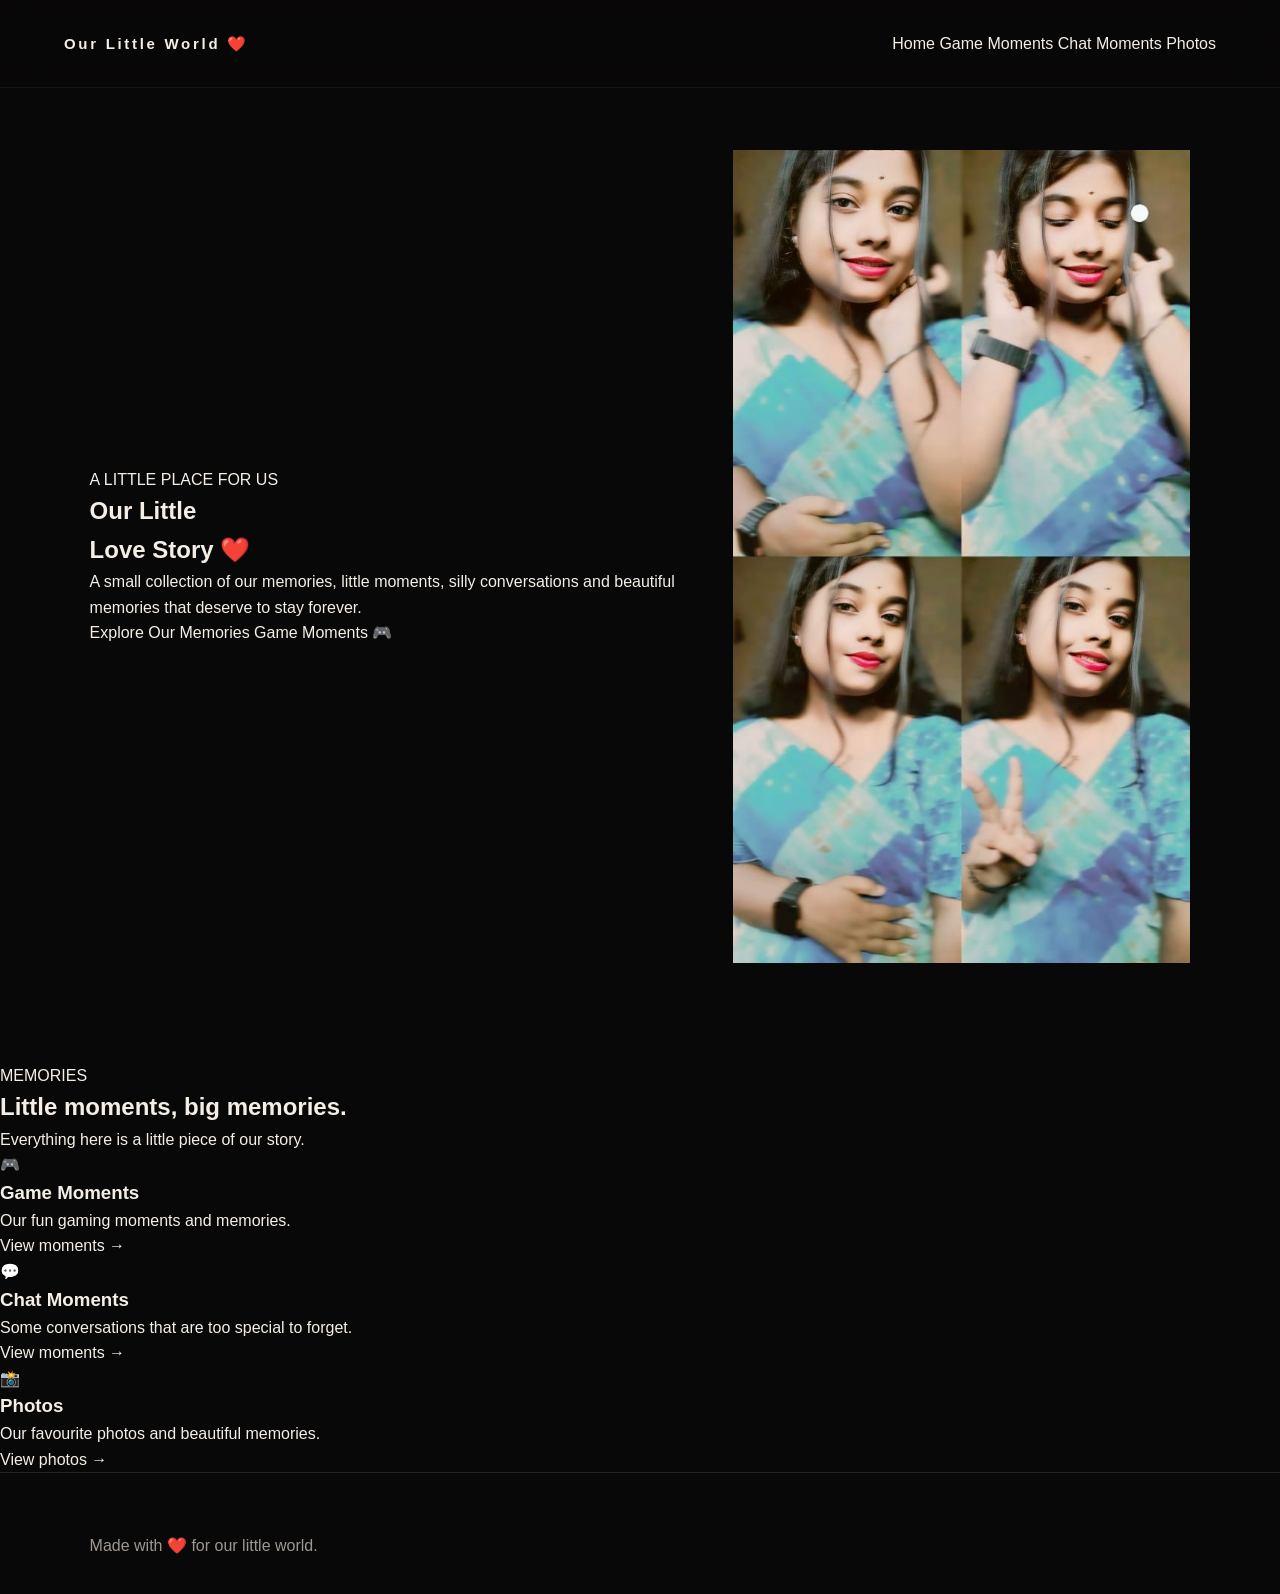
==== commit 19a5e5da: "Revise index.html for personal theme and clarity Updated the title and various sections to reflect a" ====
--- a/index.html
+++ b/index.html
@@ -1,351 +1,126 @@
 <!DOCTYPE html>
 <html lang="en">
 <head>
-  <meta charset="UTF-8">
-  <meta name="viewport" content="width=device-width, initial-scale=1.0">
+    <meta charset="UTF-8">
+    <meta name="viewport" content="width=device-width, initial-scale=1.0">
+    <title>Our Little World ❤️</title>
 
-  <title>EREMIKA FOREVER</title>
-
-  <meta
-    name="description"
-    content="A private little diary of our everyday moments, memories and stories."
-  >
-
-  <link rel="preconnect" href="https://fonts.googleapis.com">
-  <link rel="preconnect" href="https://fonts.gstatic.com" crossorigin>
-
-  <link
-    href="https://fonts.googleapis.com/css2?family=DM+Sans:wght@400;500;600&family=Playfair+Display:ital,wght@0,400;0,500;0,600;1,400;1,500&display=swap"
-    rel="stylesheet"
-  >
-
-  <link rel="stylesheet" href="style.css">
+    <link rel="stylesheet" href="style.css">
 </head>
 
 <body>
 
-  <!-- Background -->
-  <div class="noise"></div>
-  <div class="ambient ambient-one"></div>
-  <div class="ambient ambient-two"></div>
+    <!-- Navigation -->
+    <header class="navbar">
+        <a href="index.html" class="logo">Our Little World ❤️</a>
 
-  <!-- Navigation -->
-  <header class="navbar">
-
-    <a href="index.html" class="logo">
-      EREMIKA <span>FOREVER</span>
-    </a>
-
-    <button class="menu-toggle" id="menuToggle" aria-label="Open menu">
-      <span></span>
-      <span></span>
-    </button>
-
-    <nav class="nav-links" id="navLinks">
-      <a href="index.html" class="active">Home</a>
-      <a href="diary.html">Diary</a>
-      <a href="memories.html">Memories</a>
-      <a href="games.html">Games</a>
-      <a href="story.html">Our Story</a>
-    </nav>
-
-  </header>
+        <nav>
+            <a href="index.html" class="active">Home</a>
+            <a href="games.html">Game Moments</a>
+            <a href="chats.html">Chat Moments</a>
+            <a href="photos.html">Photos</a>
+        </nav>
+    </header>
 
 
-  <!-- HERO -->
-  <main>
+    <!-- Home -->
+    <main class="home">
 
-    <section class="hero">
+        <section class="hero">
 
-      <div class="hero-content">
+            <div class="hero-content">
 
-        <p class="eyebrow reveal">
-          A PRIVATE ARCHIVE OF US
-        </p>
+                <p class="small-title">A LITTLE PLACE FOR US</p>
 
-        <h1 class="hero-title reveal">
-          EREMIKA
-          <em>FOREVER</em>
-        </h1>
+                <h1>
+                    Our Little<br>
+                    <span>Love Story</span> ❤️
+                </h1>
 
-        <p class="hero-description reveal">
-          Our little corner of the internet —
-          where ordinary days become memories
-          worth keeping forever.
-        </p>
+                <p class="hero-text">
+                    A small collection of our memories, little moments,
+                    silly conversations and beautiful memories that
+                    deserve to stay forever.
+                </p>
 
-        <div class="hero-actions reveal">
+                <div class="home-buttons">
+                    <a href="photos.html" class="main-button">
+                        Explore Our Memories
+                    </a>
 
-          <a href="diary.html" class="btn btn-primary">
-            Open Our Diary
-            <span>↗</span>
-          </a>
+                    <a href="games.html" class="secondary-button">
+                        Game Moments 🎮
+                    </a>
+                </div>
 
-          <a href="#latest" class="btn btn-ghost">
-            Explore
-          </a>
+            </div>
 
-        </div>
+            <div class="hero-photo">
+                <div class="photo-frame">
+                    <img src="soumii.jpg" alt="Our Memory"
+                         onclick="openLightbox(this.src, this.alt)">
+                </div>
+            </div>
 
-      </div>
+        </section>
 
 
-      <!-- Decorative Orb -->
-      <div class="hero-orb">
-        <div class="orb-ring ring-one"></div>
-        <div class="orb-ring ring-two"></div>
-        <div class="orb-core">
-          <span>∞</span>
-        </div>
-      </div>
+        <!-- Sections -->
+        <section class="section-intro">
+
+            <p class="small-title">MEMORIES</p>
+
+            <h2>Little moments, big memories.</h2>
+
+            <p>
+                Everything here is a little piece of our story.
+            </p>
+
+        </section>
 
 
-      <div class="scroll-indicator">
-        <span>SCROLL TO EXPLORE</span>
-        <div class="scroll-line"></div>
-      </div>
+        <section class="cards">
 
-    </section>
+            <a href="games.html" class="memory-card">
+                <div class="card-icon">🎮</div>
+                <h3>Game Moments</h3>
+                <p>
+                    Our fun gaming moments and memories.
+                </p>
+                <span>View moments →</span>
+            </a>
 
 
-    <!-- INTRO -->
-    <section class="intro section">
-
-      <div class="section-label">
-        <span>01</span>
-        <span>THE IDEA</span>
-      </div>
-
-      <div class="intro-grid">
-
-        <h2>
-          Not every day
-          needs to be
-          <em>extraordinary.</em>
-        </h2>
-
-        <div class="intro-text">
-
-          <p>
-            Sometimes it's just a random conversation,
-            a late-night game, a funny screenshot,
-            or a moment that makes you smile.
-          </p>
-
-          <p>
-            This is where we keep those little things.
-            The things that might look small today,
-            but could mean everything someday.
-          </p>
-
-        </div>
-
-      </div>
-
-    </section>
+            <a href="chats.html" class="memory-card">
+                <div class="card-icon">💬</div>
+                <h3>Chat Moments</h3>
+                <p>
+                    Some conversations that are too special to forget.
+                </p>
+                <span>View moments →</span>
+            </a>
 
 
-    <!-- STATS -->
-    <section class="stats section">
+            <a href="photos.html" class="memory-card">
+                <div class="card-icon">📸</div>
+                <h3>Photos</h3>
+                <p>
+                    Our favourite photos and beautiful memories.
+                </p>
+                <span>View photos →</span>
+            </a>
 
-      <div class="stat">
-        <strong id="memoryCount">00</strong>
-        <span>MEMORIES</span>
-      </div>
+        </section>
 
-      <div class="stat">
-        <strong id="gameCount">00</strong>
-        <span>GAME NIGHTS</span>
-      </div>
-
-      <div class="stat">
-        <strong id="dayCount">00</strong>
-        <span>DAYS</span>
-      </div>
-
-    </section>
+    </main>
 
 
-    <!-- LATEST MEMORY -->
-    <section class="latest section" id="latest">
-
-      <div class="section-label">
-        <span>02</span>
-        <span>LATEST MEMORY</span>
-      </div>
-
-      <div class="latest-card">
-
-        <div class="latest-image">
-
-          <div class="image-placeholder">
-            <span>OUR LATEST MOMENT</span>
-            <small>Add your first photo in /images/</small>
-          </div>
-
-        </div>
-
-        <div class="latest-info">
-
-          <p class="date">
-            YOUR LATEST ENTRY
-          </p>
-
-          <h2>
-            The little moments
-            <em>matter.</em>
-          </h2>
-
-          <p>
-            Your latest diary entry will appear here.
-            Add your memories, photos and little stories
-            as the days go by.
-          </p>
-
-          <a href="diary.html" class="text-link">
-            View the diary
-            <span>→</span>
-          </a>
-
-        </div>
-
-      </div>
-
-    </section>
+    <footer>
+        Made with ❤️ for our little world.
+    </footer>
 
 
-    <!-- MEMORY PHILOSOPHY -->
-    <section class="quote-section section">
-
-      <div class="quote-mark">“</div>
-
-      <blockquote>
-        One day, these ordinary moments
-        will be the memories
-        we wish we could live again.
-      </blockquote>
-
-      <p>
-        — EREMIKA FOREVER
-      </p>
-
-    </section>
-
-
-    <!-- NAVIGATION CARDS -->
-    <section class="explore section">
-
-      <div class="section-label">
-        <span>03</span>
-        <span>EXPLORE OUR WORLD</span>
-      </div>
-
-      <div class="explore-grid">
-
-        <a href="diary.html" class="explore-card">
-          <span class="card-number">01</span>
-          <div>
-            <h3>Daily Diary</h3>
-            <p>
-              Little things that happened today.
-            </p>
-          </div>
-          <span class="arrow">↗</span>
-        </a>
-
-
-        <a href="memories.html" class="explore-card">
-          <span class="card-number">02</span>
-          <div>
-            <h3>Memories</h3>
-            <p>
-              Photos and moments worth saving.
-            </p>
-          </div>
-          <span class="arrow">↗</span>
-        </a>
-
-
-        <a href="games.html" class="explore-card">
-          <span class="card-number">03</span>
-          <div>
-            <h3>Game Nights</h3>
-            <p>
-              Every win, loss and chaotic match.
-            </p>
-          </div>
-          <span class="arrow">↗</span>
-        </a>
-
-
-        <a href="story.html" class="explore-card">
-          <span class="card-number">04</span>
-          <div>
-            <h3>Our Story</h3>
-            <p>
-              The timeline of our little universe.
-            </p>
-          </div>
-          <span class="arrow">↗</span>
-        </a>
-
-      </div>
-
-    </section>
-
-
-    <!-- FINAL -->
-    <section class="final-section section">
-
-      <div class="final-content">
-
-        <p class="eyebrow">
-          KEEP ADDING TO IT
-        </p>
-
-        <h2>
-          This diary has
-          <em>just begun.</em>
-        </h2>
-
-        <p>
-          Tomorrow will bring another moment.
-          Save it here.
-        </p>
-
-        <a href="diary.html" class="btn btn-primary">
-          Write Today's Memory
-          <span>↗</span>
-        </a>
-
-      </div>
-
-    </section>
-
-  </main>
-
-
-  <!-- FOOTER -->
-  <footer>
-
-    <div class="footer-logo">
-      EREMIKA <span>FOREVER</span>
-    </div>
-
-    <p>
-      Made for the moments we never want to forget.
-    </p>
-
-    <div class="footer-bottom">
-      <span>© 2026</span>
-      <span>OURS, FOREVER.</span>
-    </div>
-
-  </footer>
-
-
-  <!-- Scripts -->
-  <script src="script.js"></script>
+    <script src="script.js"></script>
 
 </body>
 </html>
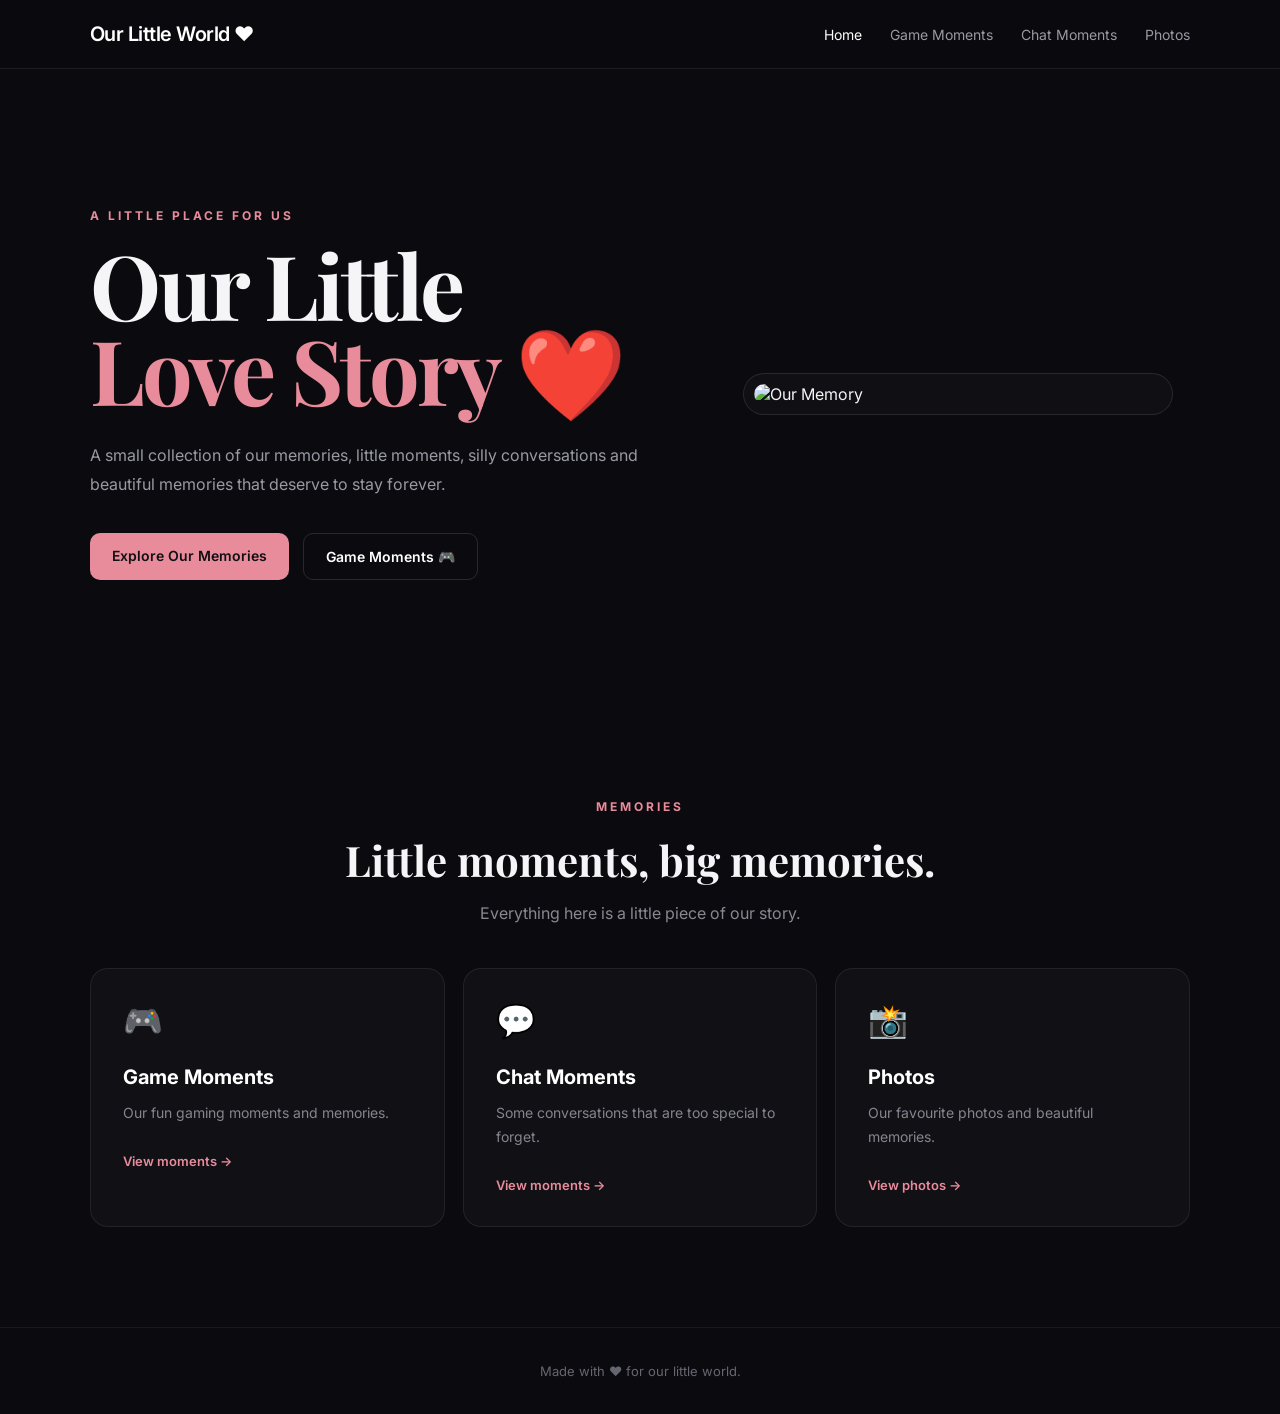
==== commit 36070e2a: "Add styles for hero photo and update image elements" ====
--- a/index.html
+++ b/index.html
@@ -6,6 +6,22 @@
     <title>Our Little World ❤️</title>
 
     <link rel="stylesheet" href="style.css">
+
+    <!-- Home photo fit -->
+    <style>
+        .hero-photo .photo-frame {
+            overflow: hidden;
+        }
+
+        .hero-photo .photo-frame img {
+            width: 100%;
+            height: 100%;
+            object-fit: contain;
+            object-position: center;
+            display: block;
+            cursor: zoom-in;
+        }
+    </style>
 </head>
 
 <body>
@@ -55,11 +71,21 @@
 
             </div>
 
+
             <div class="hero-photo">
+
                 <div class="photo-frame">
-                    <img src="soumii.jpg" alt="Our Memory"
-                         onclick="openLightbox(this.src, this.alt)">
+
+                    <img
+                        src="eremika.jpg"
+                        alt="Our Memory"
+                        class="gallery-image"
+                        data-full-image="eremika.jpg"
+                        data-title="Our Memory"
+                    >
+
                 </div>
+
             </div>
 
         </section>
@@ -82,32 +108,47 @@
         <section class="cards">
 
             <a href="games.html" class="memory-card">
+
                 <div class="card-icon">🎮</div>
+
                 <h3>Game Moments</h3>
+
                 <p>
                     Our fun gaming moments and memories.
                 </p>
+
                 <span>View moments →</span>
+
             </a>
 
 
             <a href="chats.html" class="memory-card">
+
                 <div class="card-icon">💬</div>
+
                 <h3>Chat Moments</h3>
+
                 <p>
                     Some conversations that are too special to forget.
                 </p>
+
                 <span>View moments →</span>
+
             </a>
 
 
             <a href="photos.html" class="memory-card">
+
                 <div class="card-icon">📸</div>
+
                 <h3>Photos</h3>
+
                 <p>
                     Our favourite photos and beautiful memories.
                 </p>
+
                 <span>View photos →</span>
+
             </a>
 
         </section>
@@ -120,7 +161,8 @@
     </footer>
 
 
-    <script src="script.js"></script>
+    <!-- Fullscreen image viewer -->
+    <script src="script.js?v=3"></script>
 
 </body>
 </html>
--- a/style.css
+++ b/style.css
@@ -1,1429 +1,1078 @@
-/* =========================================================
-   EREMIKA FOREVER
-   Premium Digital Diary
-   ========================================================= */
-
-:root {
-  --bg: #090808;
-  --bg-soft: #111010;
-  --card: #151313;
-  --card-hover: #1b1818;
-
-  --cream: #f4eee7;
-  --muted: #9e9690;
-  --muted-light: #c5bdb6;
-
-  --rose: #c97878;
-  --rose-light: #e6a3a0;
-  --wine: #642f35;
-  --gold: #c8a878;
-
-  --border: rgba(244, 238, 231, 0.12);
-  --border-light: rgba(244, 238, 231, 0.22);
-
-  --serif: "Playfair Display", Georgia, serif;
-  --sans: "DM Sans", Arial, sans-serif;
-
-  --ease: cubic-bezier(0.22, 1, 0.36, 1);
-}
-
-
-/* =========================================================
-   RESET
-   ========================================================= */
+@import url('https://fonts.googleapis.com/css2?family=Inter:wght@400;500;600;700&family=Playfair+Display:wght@500;600;700&display=swap');
+
 
 * {
-  margin: 0;
-  padding: 0;
-  box-sizing: border-box;
-}
+    margin: 0;
+    padding: 0;
+    box-sizing: border-box;
+}
+
 
 html {
-  scroll-behavior: smooth;
-  background: var(--bg);
-}
+    scroll-behavior: smooth;
+}
+
 
 body {
-  background: var(--bg);
-  color: var(--cream);
-  font-family: var(--sans);
-  overflow-x: hidden;
-  line-height: 1.6;
-}
-
-a {
-  color: inherit;
-  text-decoration: none;
-}
-
-button {
-  font-family: inherit;
-}
-
-img {
-  max-width: 100%;
-  display: block;
-}
-
-
-/* =========================================================
-   CUSTOM SELECTION
-   ========================================================= */
-
-::selection {
-  background: var(--rose);
-  color: white;
-}
-
-
-/* =========================================================
-   NOISE TEXTURE
-   ========================================================= */
-
-.noise {
-  position: fixed;
-  inset: 0;
-  z-index: 9999;
-  pointer-events: none;
-  opacity: 0.035;
-
-  background-image:
-    url("data:image/svg+xml,%3Csvg viewBox='0 0 180 180' xmlns='http://www.w3.org/2000/svg'%3E%3Cfilter id='n'%3E%3CfeTurbulence type='fractalNoise' baseFrequency='.85' numOctaves='4' stitchTiles='stitch'/%3E%3C/filter%3E%3Crect width='100%25' height='100%25' filter='url(%23n)' opacity='.8'/%3E%3C/svg%3E");
-}
-
-
-/* =========================================================
-   AMBIENT LIGHT
-   ========================================================= */
-
-.ambient {
-  position: fixed;
-  width: 45vw;
-  height: 45vw;
-  border-radius: 50%;
-  pointer-events: none;
-  filter: blur(120px);
-  opacity: 0.09;
-  z-index: -1;
-}
-
-.ambient-one {
-  top: -20vw;
-  left: -15vw;
-  background: var(--rose);
-}
-
-.ambient-two {
-  right: -20vw;
-  bottom: -15vw;
-  background: #51232b;
-}
-
-
-/* =========================================================
-   NAVIGATION
-   ========================================================= */
+    background: #0b0b0f;
+    color: #f5f5f7;
+
+    font-family: "Inter", sans-serif;
+
+    min-height: 100vh;
+}
+
+
+/* =========================
+   NAVBAR
+========================= */
 
 .navbar {
-  position: fixed;
-  top: 0;
-  left: 0;
-  width: 100%;
-
-  height: 88px;
-
-  display: flex;
-  align-items: center;
-  justify-content: space-between;
-
-  padding: 0 5vw;
-
-  z-index: 1000;
-
-  background: rgba(9, 8, 8, 0.72);
-  backdrop-filter: blur(18px);
-  -webkit-backdrop-filter: blur(18px);
-
-  border-bottom: 1px solid rgba(255,255,255,0.06);
-}
-
-
-/* LOGO */
+
+    width: 100%;
+
+    display: flex;
+
+    justify-content: space-between;
+    align-items: center;
+
+    padding: 22px 7%;
+
+    border-bottom: 1px solid rgba(255,255,255,0.08);
+
+    background: rgba(11,11,15,0.9);
+
+    backdrop-filter: blur(15px);
+
+    position: sticky;
+
+    top: 0;
+
+    z-index: 100;
+
+}
+
 
 .logo {
-  font-size: 15px;
-  font-weight: 600;
-  letter-spacing: 0.18em;
-
-  transition: opacity 0.3s ease;
-}
-
-.logo:hover {
-  opacity: 0.65;
-}
-
-.logo span {
-  color: var(--rose-light);
-  font-weight: 400;
-}
-
-
-/* NAV LINKS */
-
-.nav-links {
-  display: flex;
-  align-items: center;
-  gap: 34px;
-}
-
-.nav-links a {
-  position: relative;
-
-  color: var(--muted);
-  font-size: 12px;
-  letter-spacing: 0.13em;
-  text-transform: uppercase;
-
-  transition:
-    color 0.3s ease,
-    transform 0.3s ease;
-}
-
-.nav-links a::after {
-  content: "";
-
-  position: absolute;
-  left: 0;
-  bottom: -8px;
-
-  width: 0;
-  height: 1px;
-
-  background: var(--rose-light);
-
-  transition: width 0.35s var(--ease);
-}
-
-.nav-links a:hover,
-.nav-links a.active {
-  color: var(--cream);
-}
-
-.nav-links a:hover::after,
-.nav-links a.active::after {
-  width: 100%;
-}
-
-
-/* MOBILE MENU BUTTON */
-
-.menu-toggle {
-  display: none;
-
-  width: 42px;
-  height: 42px;
-
-  border: 1px solid var(--border);
-  background: transparent;
-  border-radius: 50%;
-
-  cursor: pointer;
-}
-
-.menu-toggle span {
-  display: block;
-
-  width: 15px;
-  height: 1px;
-
-  margin: 4px auto;
-
-  background: var(--cream);
-
-  transition: 0.3s ease;
-}
-
-
-/* =========================================================
-   HERO
-   ========================================================= */
+
+    color: white;
+
+    text-decoration: none;
+
+    font-size: 20px;
+
+    font-weight: 600;
+
+    letter-spacing: -0.5px;
+
+}
+
+
+nav {
+
+    display: flex;
+
+    gap: 28px;
+
+}
+
+
+nav a {
+
+    color: #9999a3;
+
+    text-decoration: none;
+
+    font-size: 14px;
+
+    transition: 0.25s ease;
+
+}
+
+
+nav a:hover,
+nav a.active {
+
+    color: white;
+
+}
+
+
+/* =========================
+   HOME
+========================= */
+
+.home {
+
+    width: 86%;
+
+    max-width: 1250px;
+
+    margin: auto;
+
+}
+
 
 .hero {
-  min-height: 100svh;
-
-  position: relative;
-
-  display: flex;
-  align-items: center;
-
-  padding: 150px 7vw 100px;
-
-  overflow: hidden;
-}
-
-
-.hero-content {
-  position: relative;
-  z-index: 3;
-
-  max-width: 850px;
-}
-
-
-/* EYEBROW */
-
-.eyebrow {
-  color: var(--rose-light);
-
-  font-size: 11px;
-  font-weight: 600;
-
-  letter-spacing: 0.28em;
-
-  margin-bottom: 28px;
-}
-
-
-/* HERO TITLE */
-
-.hero-title {
-  font-family: var(--serif);
-
-  font-size: clamp(72px, 12vw, 190px);
-
-  line-height: 0.78;
-
-  font-weight: 400;
-
-  letter-spacing: -0.065em;
-
-  color: var(--cream);
-
-  max-width: 900px;
-}
-
-.hero-title em {
-  display: block;
-
-  color: var(--rose-light);
-
-  font-style: italic;
-
-  padding-left: 8vw;
-}
-
-
-/* HERO DESCRIPTION */
-
-.hero-description {
-  max-width: 480px;
-
-  margin-top: 48px;
-
-  color: var(--muted-light);
-
-  font-size: 16px;
-
-  line-height: 1.9;
-}
-
-
-/* HERO BUTTONS */
-
-.hero-actions {
-  display: flex;
-  gap: 14px;
-
-  margin-top: 40px;
-}
-
-.btn {
-  min-height: 52px;
-
-  display: inline-flex;
-  align-items: center;
-  justify-content: center;
-  gap: 16px;
-
-  padding: 0 25px;
-
-  border-radius: 100px;
-
-  font-size: 11px;
-  font-weight: 600;
-
-  letter-spacing: 0.14em;
-  text-transform: uppercase;
-
-  transition:
-    transform 0.4s var(--ease),
-    background 0.4s ease,
-    border 0.4s ease,
-    box-shadow 0.4s ease;
-}
-
-.btn span {
-  font-size: 16px;
-
-  transition:
-    transform 0.4s var(--ease);
-}
-
-.btn:hover {
-  transform: translateY(-4px);
-}
-
-.btn:hover span {
-  transform: translate(3px, -3px);
-}
-
-
-.btn-primary {
-  background: var(--cream);
-  color: #171313;
-}
-
-.btn-primary:hover {
-  background: var(--rose-light);
-
-  box-shadow:
-    0 18px 50px rgba(201, 120, 120, 0.2);
-}
-
-
-.btn-ghost {
-  border: 1px solid var(--border-light);
-  color: var(--cream);
-}
-
-.btn-ghost:hover {
-  background: rgba(255,255,255,0.05);
-}
-
-
-/* =========================================================
-   HERO ORB
-   ========================================================= */
-
-.hero-orb {
-  position: absolute;
-
-  right: 5vw;
-  top: 50%;
-
-  width: min(42vw, 580px);
-  aspect-ratio: 1;
-
-  transform: translateY(-45%);
-
-  opacity: 0.85;
-
-  pointer-events: none;
-}
-
-
-.orb-core {
-  position: absolute;
-
-  top: 50%;
-  left: 50%;
-
-  width: 38%;
-  aspect-ratio: 1;
-
-  transform: translate(-50%, -50%);
-
-  display: flex;
-  align-items: center;
-  justify-content: center;
-
-  border-radius: 50%;
-
-  background:
-    radial-gradient(
-      circle at 35% 30%,
-      #e7b5b1,
-      #8c4449 42%,
-      #34171b 78%,
-      transparent 79%
-    );
-
-  box-shadow:
-    0 0 80px rgba(201,120,120,0.25),
-    inset -20px -20px 50px rgba(0,0,0,0.35);
-}
-
-.orb-core span {
-  font-family: var(--serif);
-
-  font-size: 55px;
-
-  color: rgba(255,255,255,0.8);
-
-  font-style: italic;
-}
-
-
-.orb-ring {
-  position: absolute;
-
-  top: 50%;
-  left: 50%;
-
-  border: 1px solid rgba(230,163,160,0.2);
-
-  border-radius: 50%;
-
-  transform: translate(-50%, -50%);
-
-  animation: orbit 15s linear infinite;
-}
-
-.ring-one {
-  width: 65%;
-  height: 65%;
-}
-
-.ring-two {
-  width: 92%;
-  height: 92%;
-
-  animation-duration: 24s;
-  animation-direction: reverse;
-
-  border-color: rgba(200,168,120,0.14);
-}
-
-
-@keyframes orbit {
-  from {
-    transform: translate(-50%, -50%) rotate(0deg);
-  }
-
-  to {
-    transform: translate(-50%, -50%) rotate(360deg);
-  }
-}
-
-
-/* =========================================================
-   SCROLL INDICATOR
-   ========================================================= */
-
-.scroll-indicator {
-  position: absolute;
-
-  bottom: 45px;
-  left: 7vw;
-
-  display: flex;
-  align-items: center;
-  gap: 16px;
-
-  color: var(--muted);
-
-  font-size: 9px;
-  letter-spacing: 0.2em;
-}
-
-.scroll-line {
-  width: 70px;
-  height: 1px;
-
-  background: var(--border-light);
-
-  position: relative;
-}
-
-.scroll-line::after {
-  content: "";
-
-  position: absolute;
-
-  left: 0;
-  top: 0;
-
-  width: 20px;
-  height: 1px;
-
-  background: var(--rose-light);
-
-  animation: scrollLine 2s ease-in-out infinite;
-}
-
-@keyframes scrollLine {
-  50% {
-    transform: translateX(50px);
-  }
-}
-
-
-/* =========================================================
-   GENERAL SECTIONS
-   ========================================================= */
-
-.section {
-  padding: 140px 7vw;
-}
-
-.section-label {
-  display: flex;
-  align-items: center;
-  gap: 15px;
-
-  color: var(--muted);
-
-  font-size: 10px;
-  letter-spacing: 0.2em;
-
-  margin-bottom: 65px;
-}
-
-.section-label span:first-child {
-  color: var(--rose-light);
-}
-
-
-/* =========================================================
-   INTRO
-   ========================================================= */
-
-.intro {
-  border-top: 1px solid var(--border);
-}
-
-.intro-grid {
-  display: grid;
-
-  grid-template-columns: 1.15fr 0.85fr;
-
-  gap: 10vw;
-
-  align-items: start;
-}
-
-.intro h2 {
-  max-width: 750px;
-
-  font-family: var(--serif);
-
-  font-size: clamp(42px, 6vw, 82px);
-
-  font-weight: 400;
-
-  line-height: 1.05;
-
-  letter-spacing: -0.04em;
-}
-
-.intro h2 em {
-  color: var(--rose-light);
-  font-style: italic;
-}
-
-.intro-text {
-  padding-top: 10px;
-}
-
-.intro-text p {
-  color: var(--muted-light);
-
-  font-size: 16px;
-
-  line-height: 1.95;
-
-  margin-bottom: 30px;
-}
-
-
-/* =========================================================
-   STATS
-   ========================================================= */
-
-.stats {
-  display: grid;
-
-  grid-template-columns: repeat(3, 1fr);
-
-  border-top: 1px solid var(--border);
-  border-bottom: 1px solid var(--border);
-
-  padding-top: 70px;
-  padding-bottom: 70px;
-}
-
-.stat {
-  text-align: center;
-
-  border-right: 1px solid var(--border);
-}
-
-.stat:last-child {
-  border-right: none;
-}
-
-.stat strong {
-  display: block;
-
-  font-family: var(--serif);
-
-  font-size: clamp(55px, 7vw, 95px);
-
-  font-weight: 400;
-
-  line-height: 1;
-
-  color: var(--cream);
-}
-
-.stat span {
-  display: block;
-
-  margin-top: 16px;
-
-  color: var(--muted);
-
-  font-size: 9px;
-
-  letter-spacing: 0.25em;
-}
-
-
-/* =========================================================
-   LATEST MEMORY
-   ========================================================= */
-
-.latest {
-  background: #0c0b0b;
-}
-
-.latest-card {
-  display: grid;
-
-  grid-template-columns: 1.25fr 0.75fr;
-
-  min-height: 620px;
-
-  border: 1px solid var(--border);
-
-  background: var(--card);
-
-  overflow: hidden;
-}
-
-
-.latest-image {
-  min-height: 600px;
-
-  background:
-    linear-gradient(
-      135deg,
-      #201617,
-      #4a2529,
-      #120c0d
-    );
-
-  position: relative;
-
-  overflow: hidden;
-}
-
-.latest-image::after {
-  content: "";
-
-  position: absolute;
-
-  inset: 0;
-
-  background:
-    radial-gradient(
-      circle at 50% 40%,
-      rgba(230,163,160,0.22),
-      transparent 45%
-    );
-}
-
-.image-placeholder {
-  position: absolute;
-
-  inset: 0;
-
-  display: flex;
-
-  flex-direction: column;
-
-  justify-content: center;
-  align-items: center;
-
-  text-align: center;
-
-  z-index: 2;
-}
-
-.image-placeholder span {
-  font-family: var(--serif);
-
-  font-size: 35px;
-
-  font-style: italic;
-
-  color: rgba(255,255,255,0.75);
-}
-
-.image-placeholder small {
-  margin-top: 10px;
-
-  color: rgba(255,255,255,0.4);
-
-  font-size: 10px;
-
-  letter-spacing: 0.15em;
-
-  text-transform: uppercase;
-}
-
-
-.latest-info {
-  display: flex;
-
-  flex-direction: column;
-
-  justify-content: center;
-
-  padding: 70px;
-}
-
-.date {
-  color: var(--rose-light);
-
-  font-size: 10px;
-
-  letter-spacing: 0.2em;
-
-  margin-bottom: 25px;
-}
-
-.latest-info h2 {
-  font-family: var(--serif);
-
-  font-size: clamp(40px, 4vw, 65px);
-
-  line-height: 1.05;
-
-  font-weight: 400;
-
-  letter-spacing: -0.04em;
-}
-
-.latest-info h2 em {
-  display: block;
-
-  color: var(--rose-light);
-
-  font-style: italic;
-}
-
-.latest-info > p:not(.date) {
-  margin-top: 35px;
-
-  color: var(--muted-light);
-
-  line-height: 1.9;
-
-  font-size: 15px;
-}
-
-.text-link {
-  width: fit-content;
-
-  margin-top: 40px;
-
-  color: var(--cream);
-
-  font-size: 11px;
-
-  letter-spacing: 0.16em;
-
-  text-transform: uppercase;
-
-  border-bottom: 1px solid var(--rose);
-
-  padding-bottom: 8px;
-}
-
-.text-link span {
-  margin-left: 10px;
-
-  color: var(--rose-light);
-
-  transition: margin 0.3s ease;
-}
-
-.text-link:hover span {
-  margin-left: 18px;
-}
-
-
-/* =========================================================
-   QUOTE
-   ========================================================= */
-
-.quote-section {
-  min-height: 90vh;
-
-  display: flex;
-
-  flex-direction: column;
-
-  justify-content: center;
-
-  align-items: center;
-
-  text-align: center;
-
-  background:
-    radial-gradient(
-      ellipse at center,
-      rgba(100,47,53,0.18),
-      transparent 55%
-    );
-}
-
-.quote-mark {
-  font-family: var(--serif);
-
-  font-size: 110px;
-
-  color: var(--rose);
-
-  line-height: 0.6;
-
-  opacity: 0.6;
-}
-
-blockquote {
-  max-width: 950px;
-
-  margin: 30px auto;
-
-  font-family: var(--serif);
-
-  font-size: clamp(38px, 6vw, 80px);
-
-  line-height: 1.1;
-
-  letter-spacing: -0.04em;
-
-  font-weight: 400;
-}
-
-.quote-section > p:last-child {
-  color: var(--muted);
-
-  font-size: 10px;
-
-  letter-spacing: 0.25em;
-}
-
-
-/* =========================================================
-   EXPLORE
-   ========================================================= */
-
-.explore {
-  border-top: 1px solid var(--border);
-}
-
-.explore-grid {
-  display: grid;
-
-  grid-template-columns: repeat(2, 1fr);
-
-  border-top: 1px solid var(--border);
-}
-
-.explore-card {
-  min-height: 280px;
-
-  padding: 40px;
-
-  display: grid;
-
-  grid-template-columns: 50px 1fr 30px;
-
-  align-items: end;
-
-  border-right: 1px solid var(--border);
-  border-bottom: 1px solid var(--border);
-
-  background: var(--bg);
-
-  transition:
-    background 0.5s var(--ease),
-    padding 0.5s var(--ease);
-}
-
-.explore-card:nth-child(2n) {
-  border-right: none;
-}
-
-.explore-card:hover {
-  background: var(--card-hover);
-
-  padding-left: 48px;
-}
-
-.card-number {
-  align-self: start;
-
-  color: var(--rose-light);
-
-  font-size: 10px;
-
-  letter-spacing: 0.15em;
-}
-
-.explore-card h3 {
-  font-family: var(--serif);
-
-  font-size: 38px;
-
-  font-weight: 400;
-}
-
-.explore-card p {
-  color: var(--muted);
-
-  font-size: 13px;
-
-  margin-top: 8px;
-}
-
-.arrow {
-  font-size: 22px;
-
-  color: var(--rose-light);
-
-  transition:
-    transform 0.4s var(--ease);
-}
-
-.explore-card:hover .arrow {
-  transform: translate(6px, -6px);
-}
-
-
-/* =========================================================
-   FINAL SECTION
-   ========================================================= */
-
-.final-section {
-  min-height: 85vh;
-
-  display: flex;
-
-  justify-content: center;
-  align-items: center;
-
-  text-align: center;
-
-  background:
-    radial-gradient(
-      circle at center,
-      rgba(100,47,53,0.3),
-      transparent 55%
-    );
-
-  border-top: 1px solid var(--border);
-}
-
-.final-content {
-  max-width: 800px;
-}
-
-.final-content h2 {
-  font-family: var(--serif);
-
-  font-size: clamp(55px, 8vw, 110px);
-
-  font-weight: 400;
-
-  line-height: 0.95;
-
-  letter-spacing: -0.05em;
-}
-
-.final-content h2 em {
-  display: block;
-
-  color: var(--rose-light);
-
-  font-style: italic;
-}
-
-.final-content > p:not(.eyebrow) {
-  color: var(--muted-light);
-
-  margin: 30px auto 40px;
-
-  font-size: 16px;
-}
-
-
-/* =========================================================
+
+    min-height: 650px;
+
+    display: grid;
+
+    grid-template-columns: 1.1fr 0.9fr;
+
+    align-items: center;
+
+    gap: 70px;
+
+}
+
+
+.small-title {
+
+    color: #e88b9b;
+
+    font-size: 12px;
+
+    font-weight: 700;
+
+    letter-spacing: 3px;
+
+    margin-bottom: 18px;
+
+}
+
+
+.hero h1 {
+
+    font-family: "Playfair Display", serif;
+
+    font-size: clamp(55px, 7vw, 92px);
+
+    line-height: 0.95;
+
+    letter-spacing: -3px;
+
+}
+
+
+.hero h1 span {
+
+    color: #e88b9b;
+
+}
+
+
+.hero-text {
+
+    max-width: 560px;
+
+    margin-top: 30px;
+
+    color: #9999a3;
+
+    line-height: 1.8;
+
+    font-size: 16px;
+
+}
+
+
+.home-buttons {
+
+    display: flex;
+
+    gap: 14px;
+
+    margin-top: 35px;
+
+    flex-wrap: wrap;
+
+}
+
+
+.main-button,
+.secondary-button {
+
+    text-decoration: none;
+
+    padding: 14px 22px;
+
+    border-radius: 10px;
+
+    font-size: 14px;
+
+    font-weight: 600;
+
+    transition: 0.25s ease;
+
+}
+
+
+.main-button {
+
+    background: #e88b9b;
+
+    color: #101014;
+
+}
+
+
+.main-button:hover {
+
+    transform: translateY(-2px);
+
+    opacity: 0.9;
+
+}
+
+
+.secondary-button {
+
+    border: 1px solid rgba(255,255,255,0.12);
+
+    color: white;
+
+}
+
+
+.secondary-button:hover {
+
+    background: rgba(255,255,255,0.06);
+
+}
+
+
+/* Hero image */
+
+.hero-photo {
+
+    display: flex;
+
+    justify-content: center;
+
+}
+
+
+.photo-frame {
+
+    width: min(100%, 430px);
+
+    padding: 10px;
+
+    border: 1px solid rgba(255,255,255,0.1);
+
+    background: rgba(255,255,255,0.025);
+
+    border-radius: 22px;
+
+}
+
+
+.photo-frame img {
+
+    width: 100%;
+
+    height: 520px;
+
+    object-fit: cover;
+
+    display: block;
+
+    border-radius: 15px;
+
+    cursor: pointer;
+
+}
+
+
+/* =========================
+   HOME CARDS
+========================= */
+
+.section-intro {
+
+    text-align: center;
+
+    padding: 80px 0 45px;
+
+}
+
+
+.section-intro h2 {
+
+    font-family: "Playfair Display", serif;
+
+    font-size: 42px;
+
+    margin-bottom: 15px;
+
+}
+
+
+.section-intro p:last-child {
+
+    color: #888893;
+
+}
+
+
+.cards {
+
+    display: grid;
+
+    grid-template-columns: repeat(3, 1fr);
+
+    gap: 18px;
+
+    padding-bottom: 100px;
+
+}
+
+
+.memory-card {
+
+    text-decoration: none;
+
+    color: white;
+
+    padding: 32px;
+
+    min-height: 250px;
+
+    border-radius: 18px;
+
+    border: 1px solid rgba(255,255,255,0.08);
+
+    background: #101015;
+
+    transition: 0.3s ease;
+
+}
+
+
+.memory-card:hover {
+
+    transform: translateY(-5px);
+
+    border-color: rgba(232,139,155,0.35);
+
+    background: #131319;
+
+}
+
+
+.card-icon {
+
+    font-size: 32px;
+
+    margin-bottom: 25px;
+
+}
+
+
+.memory-card h3 {
+
+    font-size: 20px;
+
+    margin-bottom: 12px;
+
+}
+
+
+.memory-card p {
+
+    color: #858590;
+
+    font-size: 14px;
+
+    line-height: 1.7;
+
+    margin-bottom: 25px;
+
+}
+
+
+.memory-card span {
+
+    color: #e88b9b;
+
+    font-size: 13px;
+
+    font-weight: 600;
+
+}
+
+
+/* =========================
+   INNER PAGES
+========================= */
+
+.page {
+
+    width: 86%;
+
+    max-width: 1200px;
+
+    margin: auto;
+
+}
+
+
+.page-heading {
+
+    text-align: center;
+
+    padding: 90px 0 60px;
+
+}
+
+
+.page-heading h1 {
+
+    font-family: "Playfair Display", serif;
+
+    font-size: clamp(45px, 6vw, 70px);
+
+    margin-bottom: 18px;
+
+}
+
+
+.page-heading > p:last-child {
+
+    color: #858590;
+
+}
+
+
+/* =========================
+   GALLERY
+========================= */
+
+.gallery {
+
+    display: grid;
+
+    grid-template-columns: repeat(3, 1fr);
+
+    gap: 22px;
+
+    padding-bottom: 100px;
+
+}
+
+
+.memory-item {
+
+    overflow: hidden;
+
+    border-radius: 18px;
+
+    border: 1px solid rgba(255,255,255,0.08);
+
+    background: #101015;
+
+}
+
+
+.image-container {
+
+    position: relative;
+
+    overflow: hidden;
+
+    background: #08080b;
+
+}
+
+
+.image-container img {
+
+    width: 100%;
+
+    height: 350px;
+
+    display: block;
+
+    object-fit: cover;
+
+    cursor: pointer;
+
+    transition: transform 0.4s ease;
+
+}
+
+
+.image-container:hover img {
+
+    transform: scale(1.035);
+
+}
+
+
+.view-button {
+
+    position: absolute;
+
+    bottom: 15px;
+
+    right: 15px;
+
+    padding: 10px 14px;
+
+    border: 0;
+
+    border-radius: 8px;
+
+    background: rgba(0,0,0,0.75);
+
+    color: white;
+
+    font-size: 12px;
+
+    cursor: pointer;
+
+    backdrop-filter: blur(8px);
+
+}
+
+
+.view-button:hover {
+
+    background: rgba(232,139,155,0.9);
+
+    color: #111;
+
+}
+
+
+.memory-info {
+
+    padding: 24px;
+
+}
+
+
+.memory-label {
+
+    font-size: 10px;
+
+    letter-spacing: 2px;
+
+    color: #e88b9b;
+
+    font-weight: 700;
+
+}
+
+
+.memory-info h2 {
+
+    font-family: "Playfair Display", serif;
+
+    font-size: 24px;
+
+    margin: 10px 0;
+
+}
+
+
+.memory-info p {
+
+    color: #858590;
+
+    font-size: 14px;
+
+    line-height: 1.7;
+
+}
+
+
+/* =========================
+   SINGLE CHAT
+========================= */
+
+.single-memory {
+
+    max-width: 850px;
+
+    margin: auto;
+
+    padding-bottom: 100px;
+
+}
+
+
+.large-memory .image-container img {
+
+    height: auto;
+
+    max-height: 750px;
+
+    object-fit: contain;
+
+}
+
+
+/* =========================
+   PHOTOS
+========================= */
+
+.photo-gallery {
+
+    display: flex;
+
+    justify-content: center;
+
+    width: 100%;
+
+    padding-bottom: 100px;
+
+}
+
+
+.photo-card {
+
+    width: min(900px, 100%);
+
+    background: #101015;
+
+    border: 1px solid rgba(255,255,255,0.08);
+
+    border-radius: 20px;
+
+    overflow: hidden;
+
+}
+
+
+.photo-wrapper {
+
+    width: 100%;
+
+    background: #07070a;
+
+    display: flex;
+
+    justify-content: center;
+
+    align-items: center;
+
+    overflow: hidden;
+
+}
+
+
+.photo-wrapper img {
+
+    width: 100%;
+
+    height: auto;
+
+    max-height: 80vh;
+
+    object-fit: contain;
+
+    object-position: center;
+
+    display: block;
+
+    cursor: zoom-in;
+
+    transition: transform 0.35s ease;
+
+}
+
+
+.photo-wrapper img:hover {
+
+    transform: scale(1.01);
+
+}
+
+
+.photo-caption {
+
+    padding: 25px;
+
+}
+
+
+.photo-caption span {
+
+    color: #e88b9b;
+
+    font-size: 10px;
+
+    font-weight: 700;
+
+    letter-spacing: 2px;
+
+}
+
+
+.photo-caption h2 {
+
+    font-family: "Playfair Display", serif;
+
+    margin: 10px 0;
+
+}
+
+
+.photo-caption p {
+
+    color: #858590;
+
+    font-size: 14px;
+
+    line-height: 1.7;
+
+}
+
+
+/* =========================
+   FULLSCREEN IMAGE VIEWER
+========================= */
+
+.lightbox {
+
+    position: fixed;
+
+    inset: 0;
+
+    z-index: 99999;
+
+    display: flex;
+
+    align-items: center;
+
+    justify-content: center;
+
+    padding: 25px;
+
+    background: rgba(0,0,0,0.96);
+
+    backdrop-filter: blur(10px);
+
+    opacity: 0;
+
+    visibility: hidden;
+
+    transition: opacity 0.25s ease;
+
+}
+
+
+.lightbox.show {
+
+    opacity: 1;
+
+    visibility: visible;
+
+}
+
+
+.lightbox-image {
+
+    display: block;
+
+    width: auto;
+
+    height: auto;
+
+    max-width: 96vw;
+
+    max-height: 92vh;
+
+    object-fit: contain;
+
+    border-radius: 6px;
+
+    cursor: default;
+
+}
+
+
+.lightbox-close {
+
+    position: fixed;
+
+    top: 20px;
+
+    right: 25px;
+
+    z-index: 100000;
+
+    width: 48px;
+
+    height: 48px;
+
+    border: 1px solid rgba(255,255,255,0.2);
+
+    border-radius: 50%;
+
+    background: rgba(255,255,255,0.1);
+
+    color: white;
+
+    font-size: 28px;
+
+    line-height: 1;
+
+    cursor: pointer;
+
+}
+
+
+.lightbox-close:hover {
+
+    background: #e88b9b;
+
+    color: #111;
+
+}
+
+
+.lightbox-title {
+
+    position: fixed;
+
+    left: 50%;
+
+    bottom: 20px;
+
+    transform: translateX(-50%);
+
+    padding: 9px 17px;
+
+    border-radius: 20px;
+
+    background: rgba(0,0,0,0.7);
+
+    color: white;
+
+    font-size: 13px;
+
+    white-space: nowrap;
+
+}
+
+
+/* =========================
    FOOTER
-   ========================================================= */
+========================= */
 
 footer {
-  padding: 60px 7vw 35px;
-
-  border-top: 1px solid var(--border);
-
-  color: var(--muted);
-}
-
-.footer-logo {
-  font-size: 16px;
-
-  letter-spacing: 0.18em;
-
-  color: var(--cream);
-}
-
-.footer-logo span {
-  color: var(--rose-light);
-}
-
-footer > p {
-  margin-top: 15px;
-
-  font-family: var(--serif);
-
-  font-style: italic;
-
-  color: var(--muted);
-
-  font-size: 17px;
-}
-
-.footer-bottom {
-  display: flex;
-
-  justify-content: space-between;
-
-  margin-top: 60px;
-
-  padding-top: 20px;
-
-  border-top: 1px solid var(--border);
-
-  font-size: 9px;
-
-  letter-spacing: 0.18em;
-}
-
-
-/* =========================================================
-   REVEAL ANIMATION
-   ========================================================= */
-
-.reveal {
-  opacity: 0;
-
-  transform: translateY(35px);
-
-  animation:
-    revealUp 1.1s var(--ease)
-    forwards;
-}
-
-.hero .reveal:nth-child(1) {
-  animation-delay: 0.15s;
-}
-
-.hero .reveal:nth-child(2) {
-  animation-delay: 0.3s;
-}
-
-.hero .reveal:nth-child(3) {
-  animation-delay: 0.45s;
-}
-
-.hero .reveal:nth-child(4) {
-  animation-delay: 0.6s;
-}
-
-@keyframes revealUp {
-  to {
-    opacity: 1;
-    transform: translateY(0);
-  }
-}
-
-
-/* =========================================================
-   CUSTOM SCROLLBAR
-   ========================================================= */
-
-::-webkit-scrollbar {
-  width: 8px;
-}
-
-::-webkit-scrollbar-track {
-  background: var(--bg);
-}
-
-::-webkit-scrollbar-thumb {
-  background: #332628;
-
-  border-radius: 20px;
-}
-
-::-webkit-scrollbar-thumb:hover {
-  background: var(--rose);
-}
-
-
-/* =========================================================
+
+    text-align: center;
+
+    padding: 35px 20px;
+
+    color: #666670;
+
+    border-top: 1px solid rgba(255,255,255,0.06);
+
+    font-size: 13px;
+
+}
+
+
+/* =========================
    MOBILE
-   ========================================================= */
-
-@media (max-width: 900px) {
-
-  .navbar {
-    height: 75px;
-
-    padding: 0 6vw;
-  }
-
-  .menu-toggle {
-    display: block;
-  }
-
-  .nav-links {
-    position: absolute;
-
-    top: 75px;
-    left: 0;
-
-    width: 100%;
-
-    padding: 25px 6vw;
-
-    flex-direction: column;
-    align-items: flex-start;
-
-    gap: 22px;
-
-    background: rgba(9,8,8,0.97);
-
-    border-bottom: 1px solid var(--border);
-
-    transform:
-      translateY(-20px);
-
-    opacity: 0;
-
-    pointer-events: none;
-
-    transition:
-      opacity 0.35s ease,
-      transform 0.35s ease;
-  }
-
-  .nav-links.open {
-    opacity: 1;
-
-    transform: translateY(0);
-
-    pointer-events: auto;
-  }
-
-
-  .hero {
-    padding:
-      130px 6vw
-      100px;
-  }
-
-  .hero-title {
-    font-size: clamp(62px, 18vw, 130px);
-  }
-
-  .hero-title em {
-    padding-left: 10vw;
-  }
-
-  .hero-description {
-    max-width: 390px;
-  }
-
-  .hero-orb {
-    width: 80vw;
-
-    right: -25vw;
-
-    top: 50%;
-
-    opacity: 0.28;
-  }
-
-  .scroll-indicator {
-    left: 6vw;
-  }
-
-
-  .section {
-    padding:
-      100px 6vw;
-  }
-
-
-  .intro-grid {
-    grid-template-columns: 1fr;
-
-    gap: 45px;
-  }
-
-
-  .stats {
-    grid-template-columns: 1fr;
-
-    gap: 50px;
-  }
-
-  .stat {
-    border-right: none;
-  }
-
-
-  .latest-card {
-    grid-template-columns: 1fr;
-  }
-
-  .latest-image {
-    min-height: 420px;
-  }
-
-  .latest-info {
-    padding: 50px 30px;
-  }
-
-
-  .explore-grid {
-    grid-template-columns: 1fr;
-  }
-
-  .explore-card {
-    min-height: 220px;
-
-    border-right: none;
-  }
-
-
-  blockquote {
-    font-size: clamp(35px, 9vw, 60px);
-  }
-}
-
-
-/* =========================================================
-   SMALL MOBILE
-   ========================================================= */
+========================= */
+
+@media (max-width: 850px) {
+
+    .navbar {
+
+        flex-direction: column;
+
+        gap: 18px;
+
+    }
+
+
+    nav {
+
+        gap: 15px;
+
+        flex-wrap: wrap;
+
+        justify-content: center;
+
+    }
+
+
+    nav a {
+
+        font-size: 12px;
+
+    }
+
+
+    .hero {
+
+        grid-template-columns: 1fr;
+
+        padding: 70px 0;
+
+        text-align: center;
+
+    }
+
+
+    .hero-text {
+
+        margin-left: auto;
+
+        margin-right: auto;
+
+    }
+
+
+    .home-buttons {
+
+        justify-content: center;
+
+    }
+
+
+    .hero-photo {
+
+        order: -1;
+
+    }
+
+
+    .photo-frame img {
+
+        height: 430px;
+
+    }
+
+
+    .cards {
+
+        grid-template-columns: 1fr;
+
+    }
+
+
+    .gallery {
+
+        grid-template-columns: 1fr;
+
+    }
+
+
+    .photo-gallery {
+
+        width: 100%;
+
+    }
+
+
+    .photo-card {
+
+        width: 100%;
+
+    }
+
+
+    .photo-wrapper img {
+
+        width: 100%;
+
+        height: auto;
+
+        max-height: none;
+
+        object-fit: contain;
+
+    }
+
+}
+
+
+@media (max-width: 600px) {
+
+    .lightbox {
+
+        padding: 10px;
+
+    }
+
+
+    .lightbox-image {
+
+        max-width: 98vw;
+
+        max-height: 88vh;
+
+    }
+
+
+    .lightbox-close {
+
+        top: 12px;
+
+        right: 12px;
+
+    }
+
+}
+
 
 @media (max-width: 500px) {
 
-  .logo {
-    font-size: 12px;
-  }
-
-  .hero-title {
-    font-size: 60px;
-  }
-
-  .hero-title em {
-    padding-left: 5vw;
-  }
-
-  .hero-actions {
-    flex-direction: column;
-
-    align-items: stretch;
-  }
-
-  .btn {
-    width: 100%;
-  }
-
-  .section {
-    padding:
-      85px 5vw;
-  }
-
-  .section-label {
-    margin-bottom: 45px;
-  }
-
-  .intro h2 {
-    font-size: 43px;
-  }
-
-  .latest-image {
-    min-height: 330px;
-  }
-
-  .image-placeholder span {
-    font-size: 26px;
-  }
-
-  .latest-info {
-    padding: 40px 25px;
-  }
-
-  .latest-info h2 {
-    font-size: 42px;
-  }
-
-  .explore-card {
-    grid-template-columns: 35px 1fr 25px;
-
-    padding: 30px 20px;
-  }
-
-  .explore-card:hover {
-    padding-left: 25px;
-  }
-
-  .explore-card h3 {
-    font-size: 31px;
-  }
-
-  .final-content h2 {
-    font-size: 60px;
-  }
-
-  footer {
-    padding:
-      50px 5vw 30px;
-  }
-}
-
-
-/* =========================================================
-   REDUCED MOTION
-   ========================================================= */
-
-@media (prefers-reduced-motion: reduce) {
-
-  *,
-  *::before,
-  *::after {
-    animation-duration: 0.01ms !important;
-    animation-iteration-count: 1 !important;
-
-    scroll-behavior: auto !important;
-
-    transition-duration: 0.01ms !important;
-  }
-
-}
+    .home,
+    .page {
+
+        width: 90%;
+
+    }
+
+
+    .hero h1 {
+
+        font-size: 52px;
+
+    }
+
+
+    .page-heading {
+
+        padding-top: 65px;
+
+    }
+
+
+    .page-heading h1 {
+
+        font-size: 45px;
+
+    }
+
+
+    .photo-wrapper img {
+
+        width: 100%;
+
+        height: auto;
+
+        max-height: none;
+
+        object-fit: contain;
+
+    }
+
+
+    .image-container img {
+
+        height: 300px;
+
+    }
+
+}
